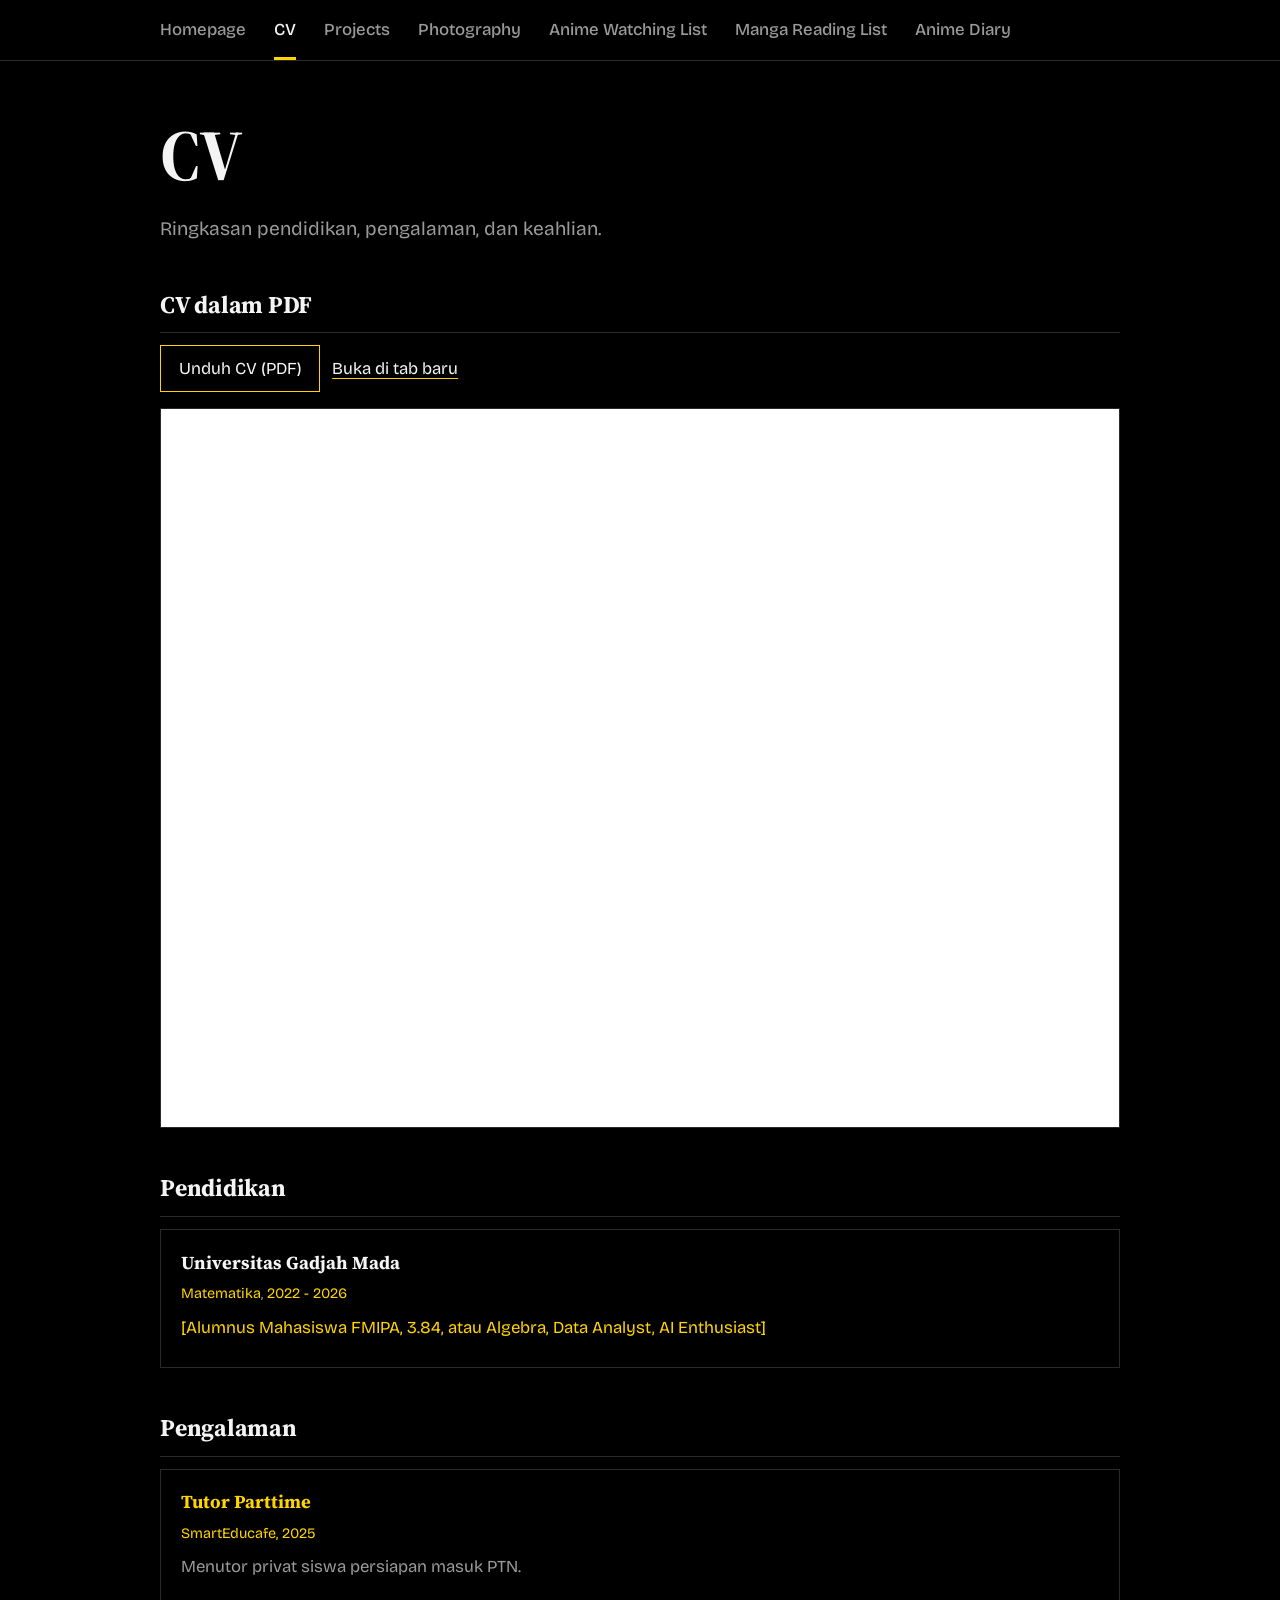
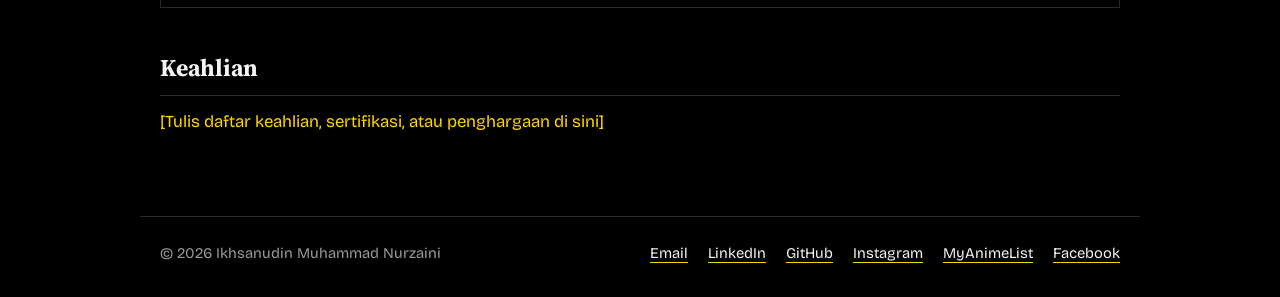
==== cv/index.html @ 72c392f6 "Update index.html" ====
<!DOCTYPE html>
<html lang="id">
<head>
<meta charset="utf-8">
<meta name="viewport" content="width=device-width, initial-scale=1">
<title>CV | Ikhsanudin Muhammad Nurzaini</title>
<meta name="description" content="Situs pribadi Ikhsanudin Muhammad Nurzaini.">
<meta name="theme-color" content="#000000">
<link rel="icon" href="data:image/svg+xml,%3Csvg xmlns='http://www.w3.org/2000/svg' viewBox='0 0 100 100'%3E%3Crect width='100' height='100' fill='%23ffd400'/%3E%3C/svg%3E">
<link rel="preconnect" href="https://fonts.googleapis.com">
<link rel="preconnect" href="https://fonts.gstatic.com" crossorigin>
<link rel="stylesheet" href="https://fonts.googleapis.com/css2?family=Bricolage+Grotesque:opsz,wght@12..96,400..800&family=Source+Serif+4:opsz,wght@8..60,400..700&display=swap">
<link rel="stylesheet" href="/assets/css/style.css">
<script src="/assets/js/main.js" defer></script>
</head>
<body>
<header id="site-header"></header>
<main>
<h1>CV</h1>
<p class="lead">Ringkasan pendidikan, pengalaman, dan keahlian.</p>
<h2>CV dalam PDF</h2>
<p><a href="/assets/pdf/cv_ikhsanudin.pdf" download style="display:inline-block;padding:.55rem 1.1rem;border:1px solid var(--y);text-decoration:none">Unduh CV (PDF)</a> &nbsp; <a href="/assets/pdf/cv_ikhsanudin.pdf" target="_blank" rel="noopener">Buka di tab baru</a></p>
<iframe src="/assets/pdf/cv_ikhsanudin.pdf" title="CV Ikhsanudin Muhammad Nurzaini" style="display:block;width:100%;height:80vh;border:1px solid #2a2a2a;background:#fff"></iframe>
<h2>Pendidikan</h2>
<div class="card"><h3>Universitas Gadjah Mada</h3><p class="meta"><span class="todo">Matematika</span>, <span class="todo">2022 - 2026</span></p><p><span class="todo">[Alumnus Mahasiswa FMIPA, 3.84, atau Algebra, Data Analyst, AI Enthusiast]</span></p></div>
<h2>Pengalaman</h2>
<div class="card"><h3 class="todo">Tutor Parttime</h3><p class="meta"><span class="todo">SmartEducafe, 2025</span></p><p class="todo">Menutor privat siswa persiapan masuk PTN.</p></div>
<h2>Keahlian</h2>
<p class="todo">[Tulis daftar keahlian, sertifikasi, atau penghargaan di sini]</p>
<!-- Tombol unduh CV: taruh PDF di assets/ lalu tambahkan <a href="/assets/cv.pdf">Unduh CV (PDF)</a> -->
</main>
</body>
</html>
---- assets/css/style.css ----
:root{--bg:#000;--fg:#f4f4f4;--mute:#9a9a9a;--line:#2a2a2a;--y:#ffd400;--w:880px}
*{box-sizing:border-box}
html{color-scheme:dark;scroll-padding-top:4rem}
body{margin:0;background:var(--bg);color:var(--fg);font:400 1.05rem/1.65 "Bricolage Grotesque",system-ui,-apple-system,"Segoe UI",sans-serif;min-height:100vh;display:flex;flex-direction:column}
main,footer,#site-header nav{width:100%;max-width:var(--w);margin-inline:auto;padding-inline:1.25rem}
main{flex:1;padding-block:3.5rem 4rem}
a{color:var(--fg);text-decoration-color:var(--y);text-underline-offset:.25em}
a:hover{color:var(--y)}
:focus-visible{outline:2px solid var(--y);outline-offset:3px}
#site-header{position:sticky;top:0;z-index:5;background:var(--bg);border-bottom:1px solid var(--line)}
#site-header nav{display:flex;gap:1.75rem;overflow-x:auto;white-space:nowrap;scrollbar-width:none}
#site-header nav::-webkit-scrollbar{display:none}
#site-header a{padding:1rem 0 .85rem;text-decoration:none;color:var(--mute);border-bottom:3px solid transparent;font-weight:500}
#site-header a:hover{color:var(--fg)}
#site-header a[aria-current]{color:var(--fg);border-color:var(--y)}
h1{font-size:clamp(2.4rem,7vw,4.5rem);line-height:1.05;letter-spacing:-.03em;font-weight:800;margin:0 0 1.25rem}
h2{font-size:1.5rem;letter-spacing:-.01em;margin:2.5rem 0 .75rem;padding-bottom:.5rem;border-bottom:1px solid var(--line)}
h3{font-size:1.15rem;margin:0 0 .25rem}
p{margin:0 0 1rem;max-width:62ch}
.lead{font-size:1.2rem;color:var(--mute)}
.tape{height:22px;margin:2rem 0 1.25rem;background:repeating-linear-gradient(-45deg,var(--y) 0 18px,#000 18px 36px);border:1px solid var(--y)}
.todo{color:var(--y)}
.portrait{width:140px;aspect-ratio:1;border:1px dashed var(--mute);display:grid;place-items:center;color:var(--mute);font-size:.9rem;margin-bottom:1.75rem}
.card{border:1px solid var(--line);padding:1.1rem 1.25rem;margin-bottom:1rem}
.card:hover{border-color:var(--y)}
.card p{margin:.25rem 0 .5rem;color:var(--mute)}
.meta{color:var(--mute);font-size:.9rem}
.gallery{display:grid;grid-template-columns:repeat(auto-fill,minmax(230px,1fr));gap:.75rem}
.gallery figure{margin:0;aspect-ratio:4/3;border:1px dashed var(--line);display:grid;place-items:center;color:var(--mute);font-size:.9rem;overflow:hidden}
.gallery img{width:100%;height:100%;object-fit:cover}
.tablewrap{overflow-x:auto}
table{border-collapse:collapse;width:100%;min-width:540px}
th,td{text-align:left;padding:.65rem .75rem;border-bottom:1px solid var(--line)}
th{color:var(--y);font-weight:600;border-bottom:2px solid var(--y)}
footer{padding-block:1.5rem 2rem;border-top:1px solid var(--line);color:var(--mute);font-size:.92rem;display:flex;flex-wrap:wrap;gap:.5rem 1.5rem;justify-content:space-between}
footer ul{list-style:none;display:flex;gap:1.25rem;margin:0;padding:0}
@media (prefers-reduced-motion:no-preference){a{transition:color .15s}.card{transition:border-color .15s}}

/* v2: tata letak homepage ala screenshot, heading serif, preview MAL & Instagram */
:root{--w:1000px;--serif:"Source Serif 4",Georgia,"Times New Roman",serif}
h1,h2,h3{font-family:var(--serif)}
h1{font-weight:700}
.home{display:grid;grid-template-columns:240px 1fr;gap:3rem 4.5rem;align-items:start}
.side .portrait{width:100%;aspect-ratio:4/5}
.side h1{font-size:1.75rem;letter-spacing:-.01em;line-height:1.2;font-weight:600;margin:0 0 .6rem}
.side p{margin:0 0 .15rem}
.side .role{font-weight:600}
.side .place{color:var(--mute)}
.side .tag{color:var(--mute);font-size:.95rem;margin-top:1rem}
.side .links{display:flex;flex-wrap:wrap;gap:.35rem 1rem;margin-top:1.25rem}
.home h2{border:0;padding:0;margin:0 0 .6rem;font-size:2rem}
.home h2.sec{margin-top:3rem}
.lead-i{font-style:italic;color:var(--mute)}
.tape.thin{height:12px;margin:1.25rem 0 1.75rem}
.update{margin-bottom:1.75rem}
.update .meta{margin:0}
.update .meta b{color:var(--y);font-weight:600}
.update h3{font-size:1.3rem;margin:.2rem 0}
.update h3 a{color:var(--y)}
.update p:last-child{margin:0}
.mal{display:grid;grid-template-columns:repeat(auto-fill,minmax(150px,1fr));gap:1.25rem 1rem;margin-bottom:1.5rem}
.mal>p{grid-column:1/-1}
.mal-card{display:flex;flex-direction:column;gap:.2rem;text-decoration:none;color:var(--fg)}
.mal-card img{width:100%;aspect-ratio:2/3;object-fit:cover;border:1px solid var(--line);background:#111}
.mal-card:hover img{border-color:var(--y)}
.mal-card strong{font-weight:600;line-height:1.3;font-size:.98rem}
.mal-card span{color:var(--mute);font-size:.88rem}
.igwrap{max-width:540px;border:1px solid var(--line);margin-bottom:1rem}
.igwrap iframe{display:block;width:100%;height:640px;border:0;background:#fff}
@media (max-width:760px){.home{grid-template-columns:1fr}.side .portrait{max-width:200px}}
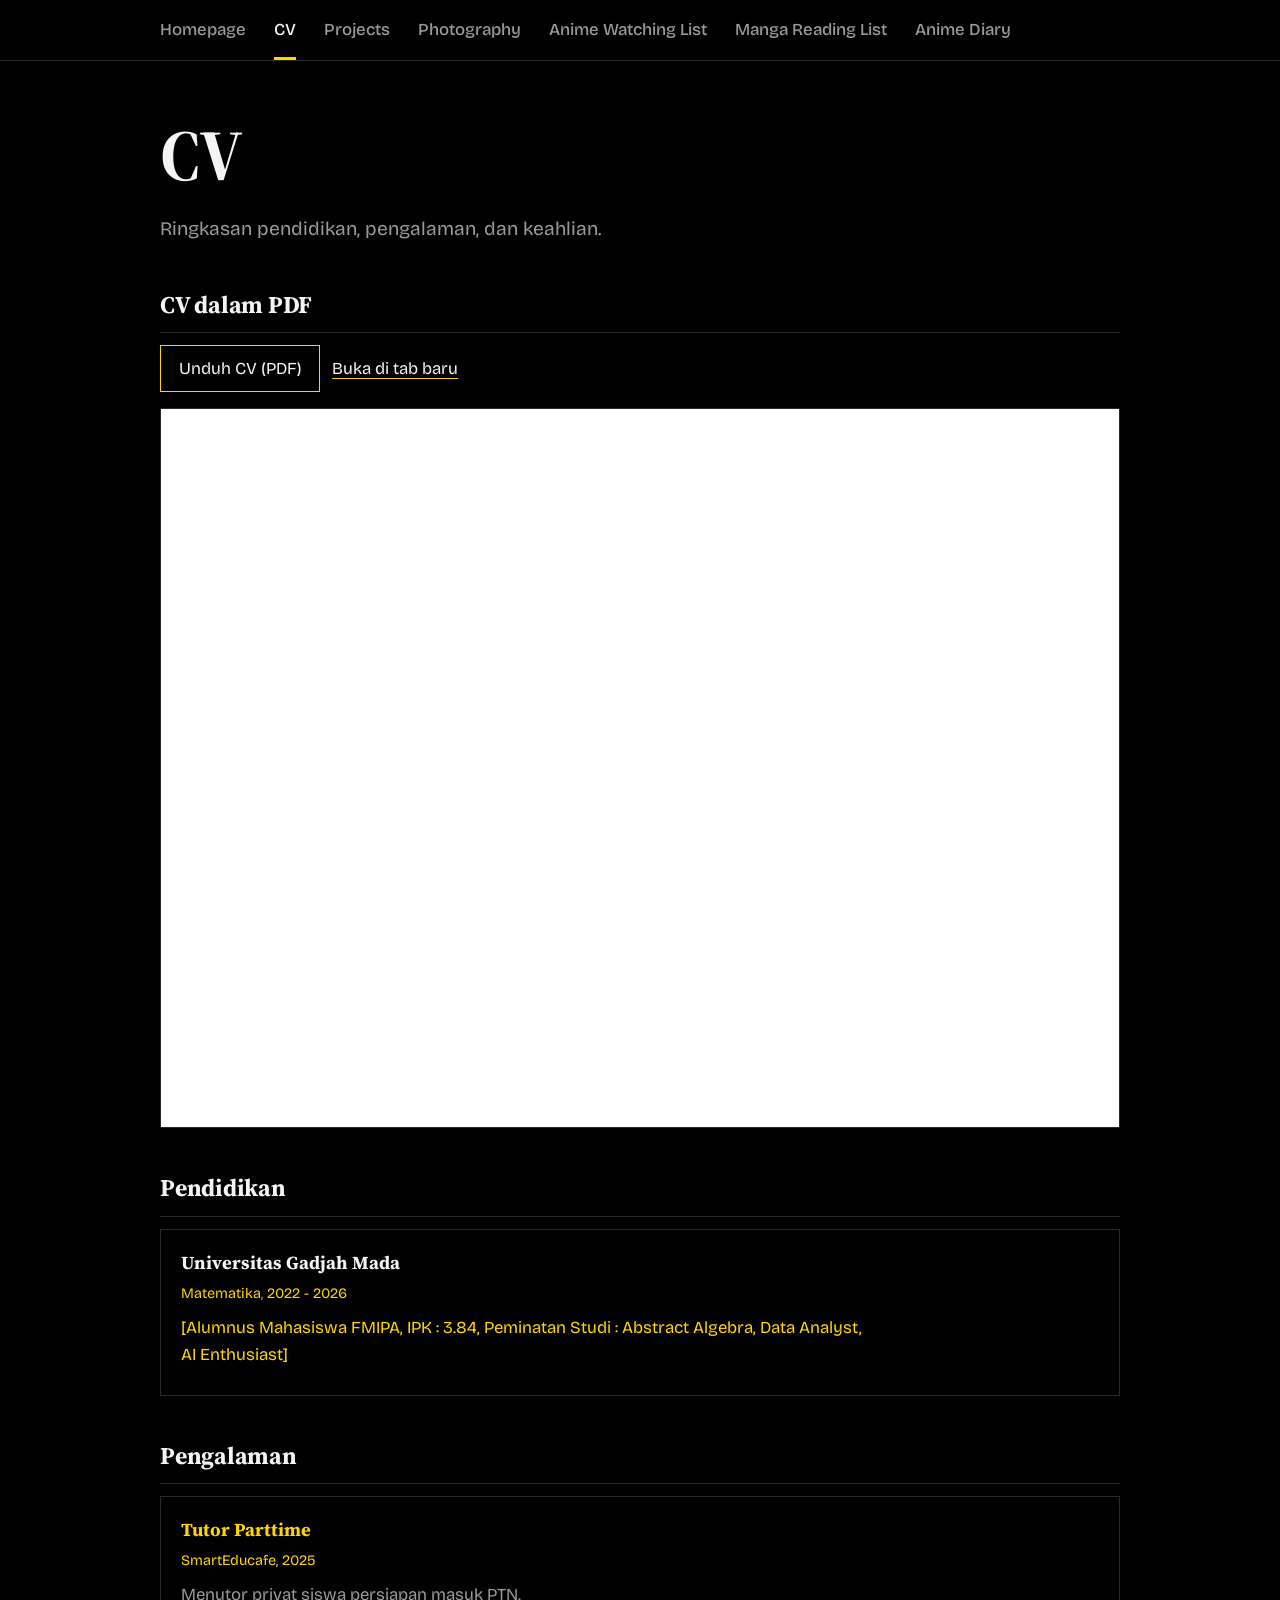
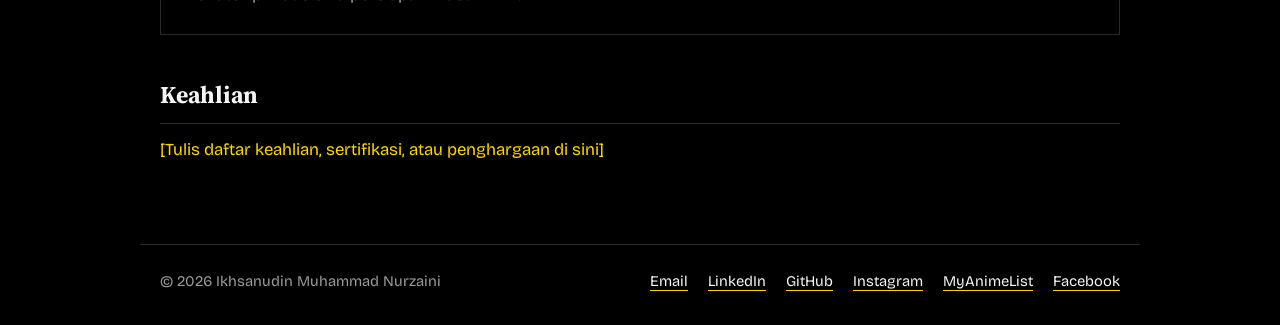
==== commit 8f13587d: "Update index.html" ====
--- a/cv/index.html
+++ b/cv/index.html
@@ -22,7 +22,7 @@
 <p><a href="/assets/pdf/cv_ikhsanudin.pdf" download style="display:inline-block;padding:.55rem 1.1rem;border:1px solid var(--y);text-decoration:none">Unduh CV (PDF)</a> &nbsp; <a href="/assets/pdf/cv_ikhsanudin.pdf" target="_blank" rel="noopener">Buka di tab baru</a></p>
 <iframe src="/assets/pdf/cv_ikhsanudin.pdf" title="CV Ikhsanudin Muhammad Nurzaini" style="display:block;width:100%;height:80vh;border:1px solid #2a2a2a;background:#fff"></iframe>
 <h2>Pendidikan</h2>
-<div class="card"><h3>Universitas Gadjah Mada</h3><p class="meta"><span class="todo">Matematika</span>, <span class="todo">2022 - 2026</span></p><p><span class="todo">[Alumnus Mahasiswa FMIPA, 3.84, atau Algebra, Data Analyst, AI Enthusiast]</span></p></div>
+<div class="card"><h3>Universitas Gadjah Mada</h3><p class="meta"><span class="todo">Matematika</span>, <span class="todo">2022 - 2026</span></p><p><span class="todo">[Alumnus Mahasiswa FMIPA, IPK : 3.84, Peminatan Studi : Abstract Algebra, Data Analyst, AI Enthusiast]</span></p></div>
 <h2>Pengalaman</h2>
 <div class="card"><h3 class="todo">Tutor Parttime</h3><p class="meta"><span class="todo">SmartEducafe, 2025</span></p><p class="todo">Menutor privat siswa persiapan masuk PTN.</p></div>
 <h2>Keahlian</h2>
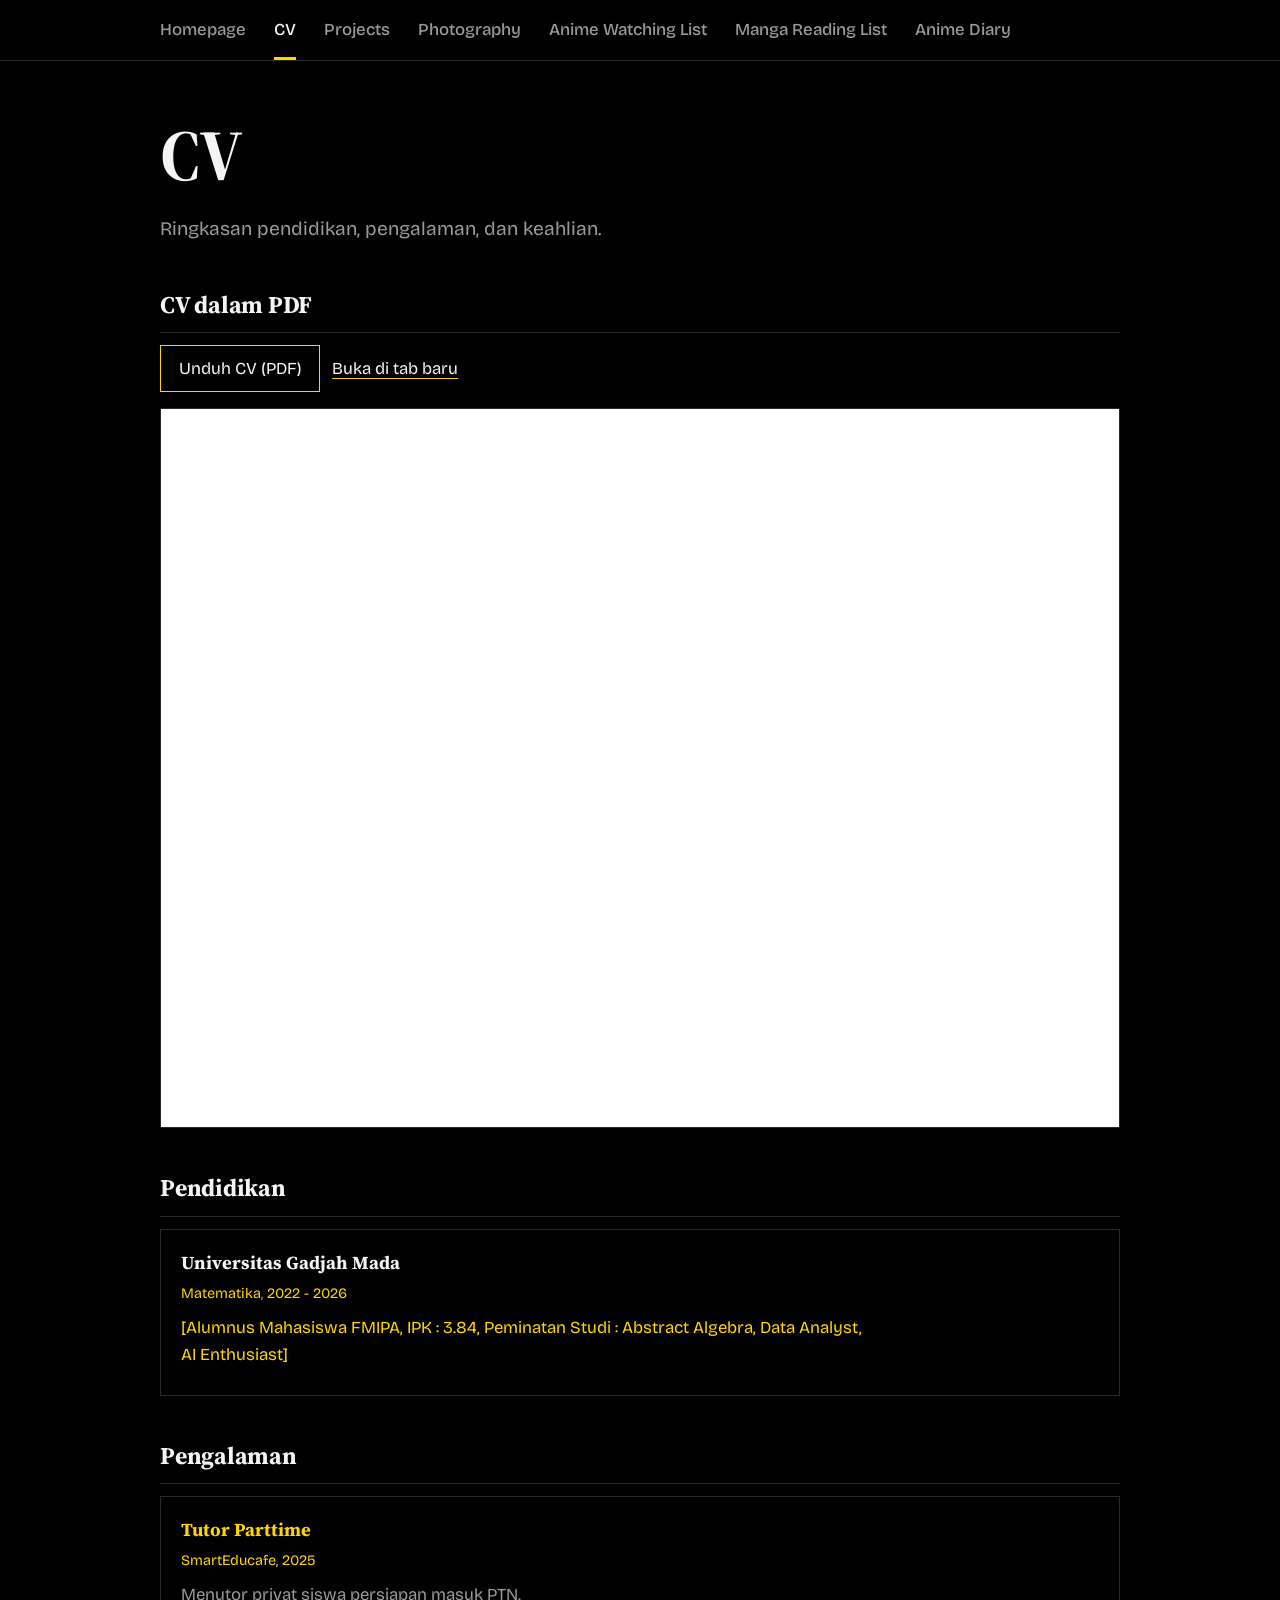
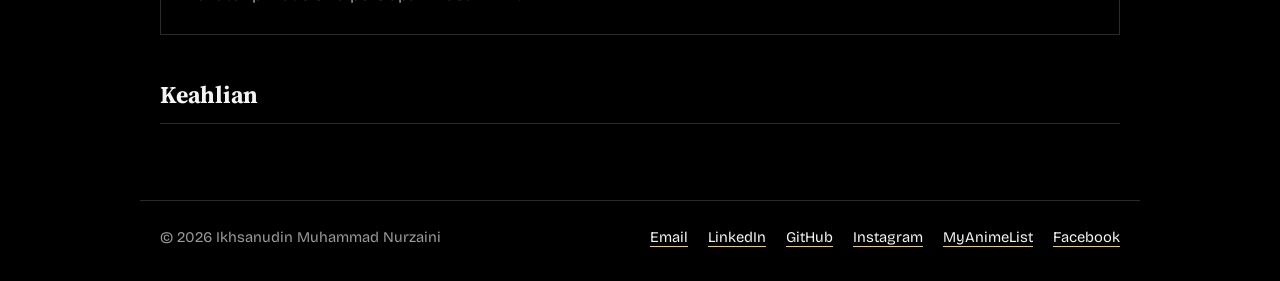
==== commit cf0ca887: "Update index.html" ====
--- a/cv/index.html
+++ b/cv/index.html
@@ -26,7 +26,7 @@
 <h2>Pengalaman</h2>
 <div class="card"><h3 class="todo">Tutor Parttime</h3><p class="meta"><span class="todo">SmartEducafe, 2025</span></p><p class="todo">Menutor privat siswa persiapan masuk PTN.</p></div>
 <h2>Keahlian</h2>
-<p class="todo">[Tulis daftar keahlian, sertifikasi, atau penghargaan di sini]</p>
+<!--<p class="todo">[Tulis daftar keahlian, sertifikasi, atau penghargaan di sini]</p>-->
 <!-- Tombol unduh CV: taruh PDF di assets/ lalu tambahkan <a href="/assets/cv.pdf">Unduh CV (PDF)</a> -->
 </main>
 </body>
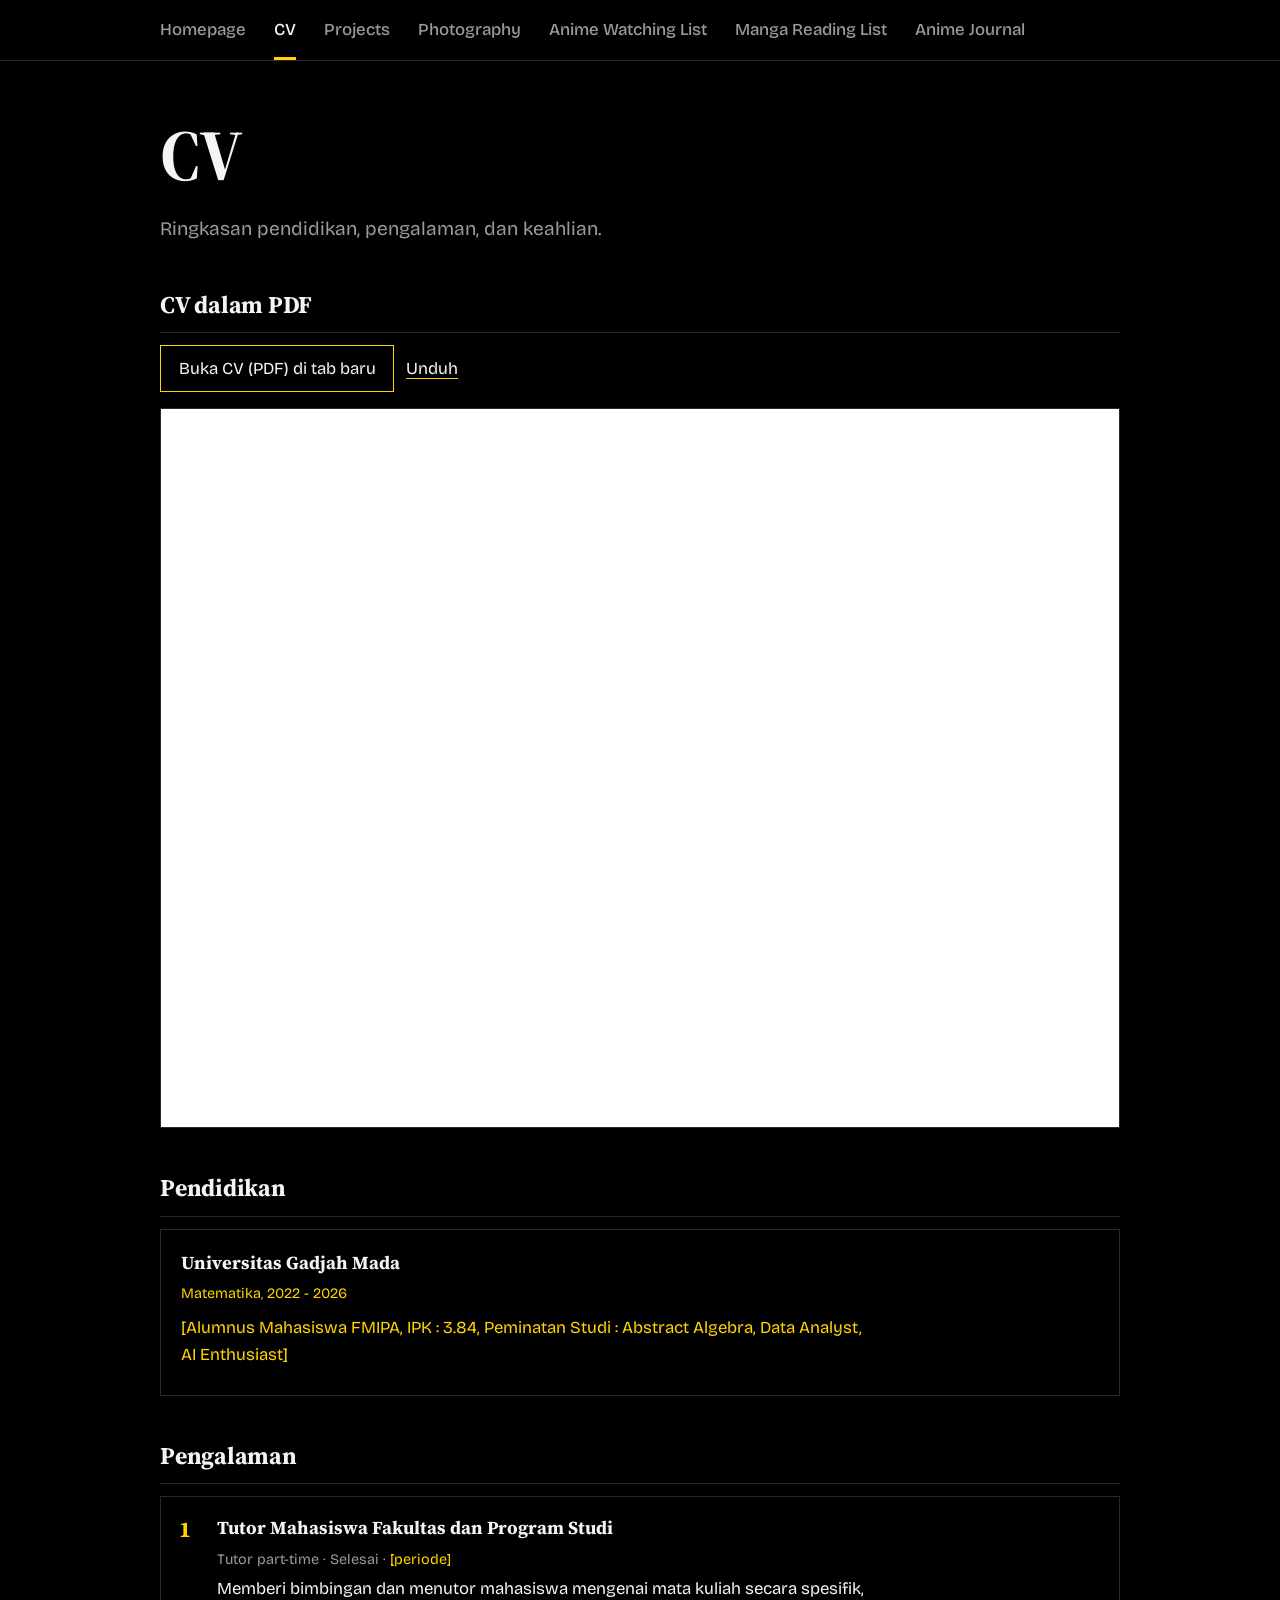
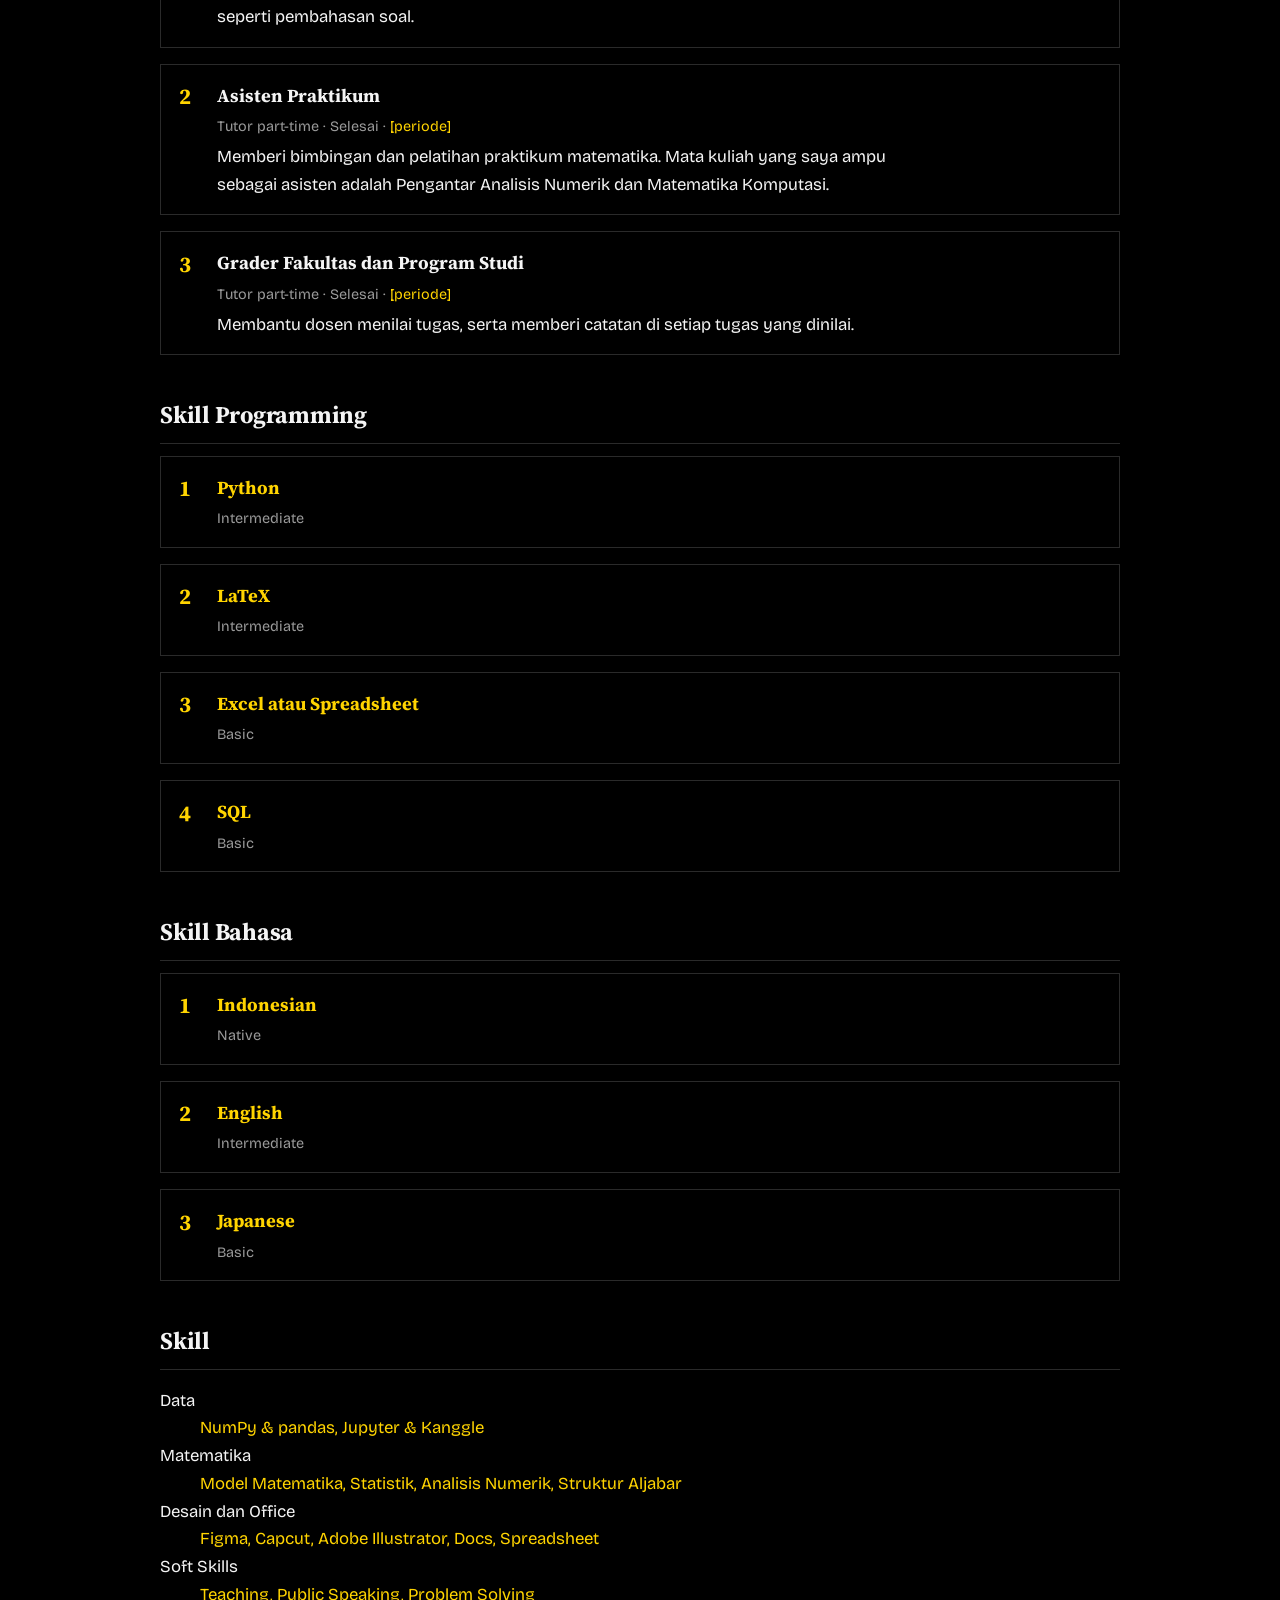
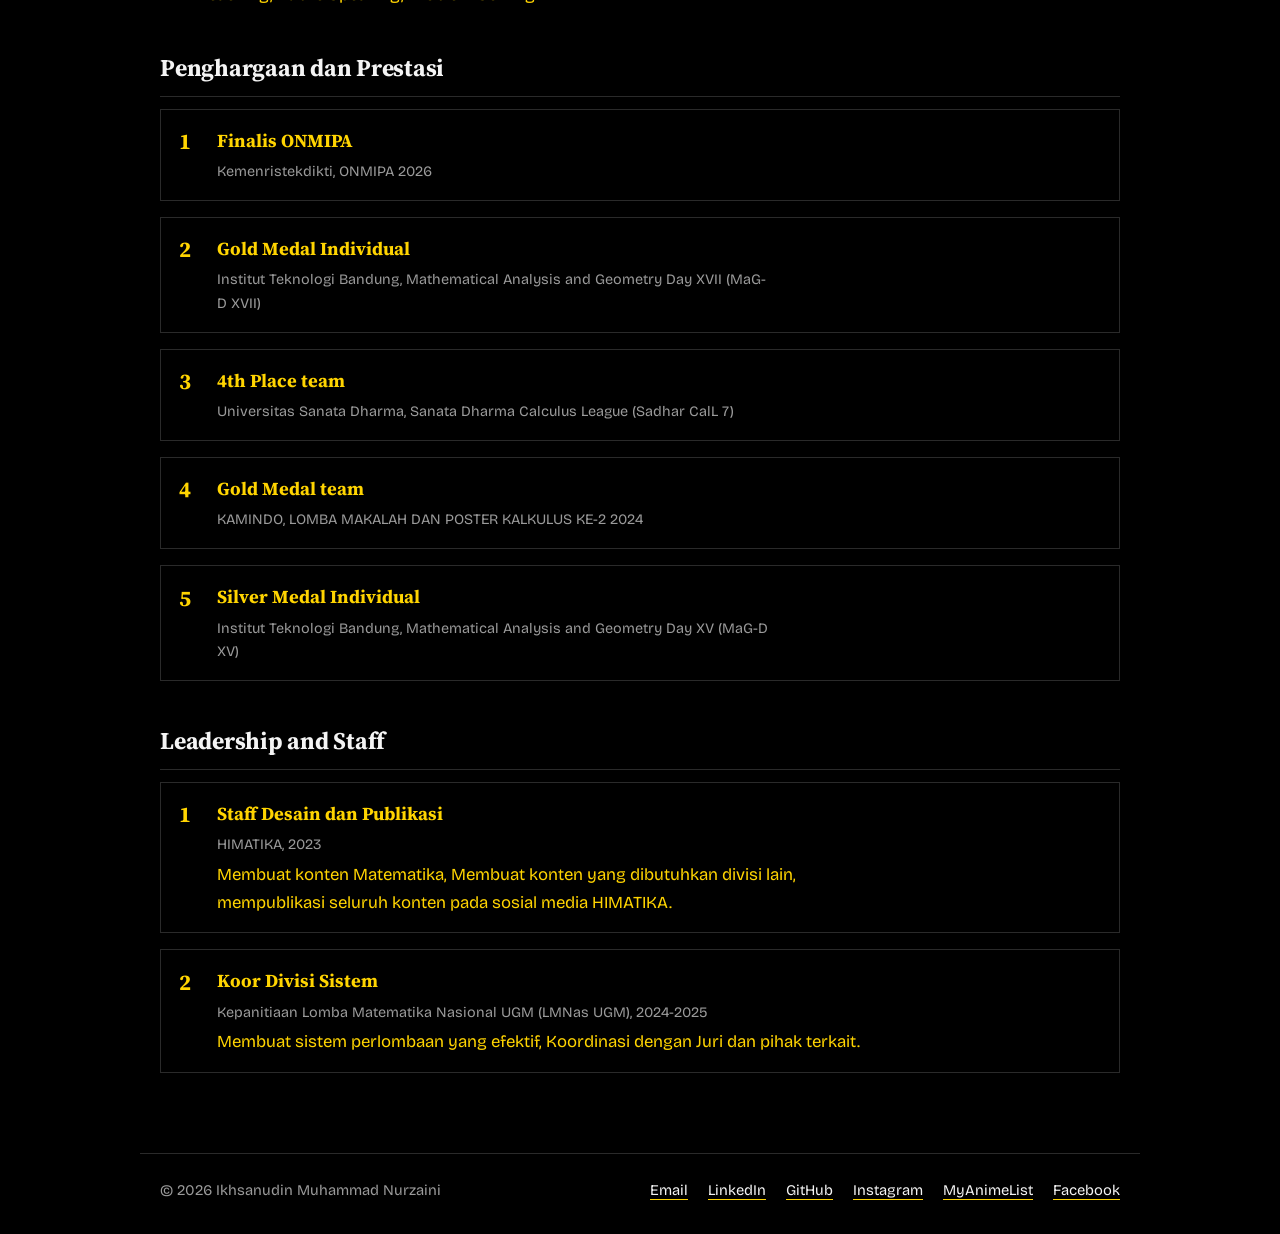
==== commit d9ee29f6: "Update index.html" ====
--- a/cv/index.html
+++ b/cv/index.html
@@ -19,14 +19,69 @@
 <h1>CV</h1>
 <p class="lead">Ringkasan pendidikan, pengalaman, dan keahlian.</p>
 <h2>CV dalam PDF</h2>
-<p><a href="/assets/pdf/cv_ikhsanudin.pdf" download style="display:inline-block;padding:.55rem 1.1rem;border:1px solid var(--y);text-decoration:none">Unduh CV (PDF)</a> &nbsp; <a href="/assets/pdf/cv_ikhsanudin.pdf" target="_blank" rel="noopener">Buka di tab baru</a></p>
+<p><a href="/assets/cv-ikhsanudin.pdf" target="_blank" rel="noopener" style="display:inline-block;padding:.55rem 1.1rem;border:1px solid var(--y);text-decoration:none">Buka CV (PDF) di tab baru</a> &nbsp; <a href="/assets/cv-ikhsanudin.pdf" download>Unduh</a></p>
 <iframe src="/assets/pdf/cv_ikhsanudin.pdf" title="CV Ikhsanudin Muhammad Nurzaini" style="display:block;width:100%;height:80vh;border:1px solid #2a2a2a;background:#fff"></iframe>
 <h2>Pendidikan</h2>
 <div class="card"><h3>Universitas Gadjah Mada</h3><p class="meta"><span class="todo">Matematika</span>, <span class="todo">2022 - 2026</span></p><p><span class="todo">[Alumnus Mahasiswa FMIPA, IPK : 3.84, Peminatan Studi : Abstract Algebra, Data Analyst, AI Enthusiast]</span></p></div>
+<style>
+.numlist{list-style:none;counter-reset:n;padding:0;margin:0}
+.numlist>li{counter-increment:n;position:relative;padding:1rem 1.25rem 1rem 3.5rem;border:1px solid var(--line);margin-bottom:1rem}
+.numlist>li::before{content:counter(n);position:absolute;left:1.1rem;top:.9rem;font-family:var(--serif);font-weight:700;font-size:1.4rem;color:var(--y)}
+.numlist h3{margin:0 0 .15rem}
+.numlist p{margin:.25rem 0 0}
+</style>
+
 <h2>Pengalaman</h2>
-<div class="card"><h3 class="todo">Tutor Parttime</h3><p class="meta"><span class="todo">SmartEducafe, 2025</span></p><p class="todo">Menutor privat siswa persiapan masuk PTN.</p></div>
-<h2>Keahlian</h2>
-<!--<p class="todo">[Tulis daftar keahlian, sertifikasi, atau penghargaan di sini]</p>-->
+<!-- Salin satu blok <li>...</li> untuk menambah item. -->
+<ol class="numlist">
+<li><h3>Tutor Mahasiswa Fakultas dan Program Studi</h3><p class="meta">Tutor part-time · Selesai · <span class="todo">[periode]</span></p><p>Memberi bimbingan dan menutor mahasiswa mengenai mata kuliah secara spesifik, seperti pembahasan soal.</p></li>
+<li><h3>Asisten Praktikum</h3><p class="meta">Tutor part-time · Selesai · <span class="todo">[periode]</span></p><p>Memberi bimbingan dan pelatihan praktikum matematika. Mata kuliah yang saya ampu sebagai asisten adalah Pengantar Analisis Numerik dan Matematika Komputasi.</p></li>
+<li><h3>Grader Fakultas dan Program Studi</h3><p class="meta">Tutor part-time · Selesai · <span class="todo">[periode]</span></p><p>Membantu dosen menilai tugas, serta memberi catatan di setiap tugas yang dinilai.</p></li>
+</ol>
+
+<h2>Skill Programming</h2>
+<ol class="numlist">
+<li><h3 class="todo">Python</h3><p class="meta todo">Intermediate</p></li>
+<li><h3 class="todo">LaTeX</h3><p class="meta todo">Intermediate</p></li>
+<li><h3 class="todo">Excel atau Spreadsheet</h3><p class="meta todo">Basic</p></li>
+<li><h3 class="todo">SQL</h3><p class="meta todo">Basic</p></li>
+</ol>
+
+<h2>Skill Bahasa</h2>
+<ol class="numlist">
+<li><h3 class="todo">Indonesian</h3><p class="meta todo">Native</p></li>
+<li><h3 class="todo">English</h3><p class="meta todo">Intermediate</p></li>
+<li><h3 class="todo">Japanese</h3><p class="meta todo">Basic</p></li>
+</ol>
+
+<h2>Skill</h2>
+<!-- Untuk menambah baris (mis. Data &amp; Tools, Mathematics), salin satu pasangan <dt>...</dt><dd>...</dd>. -->
+<dl class="skills">
+<dt>Data</dt><dd class="todo">NumPy & pandas, Jupyter & Kanggle</dd>
+<dt>Matematika</dt><dd class="todo">Model Matematika, Statistik, Analisis Numerik, Struktur Aljabar</dd>
+<dt>Desain dan Office</dt><dd class="todo">Figma, Capcut, Adobe Illustrator, Docs, Spreadsheet</dd>
+<dt>Soft Skills</dt><dd class="todo">Teaching, Public Speaking, Problem Solving</dd>
+</dl>
+
+
+<h2>Penghargaan dan Prestasi</h2>
+<ol class="numlist">
+<li><h3 class="todo">Finalis ONMIPA</h3><p class="meta todo">Kemenristekdikti, ONMIPA 2026</p></li>
+<li><h3 class="todo">Gold Medal Individual</h3><p class="meta todo">Institut Teknologi Bandung, Mathematical Analysis and Geometry Day XVII (MaG-D XVII)</p></li>
+<li><h3 class="todo">4th Place team</h3><p class="meta todo">Universitas Sanata Dharma, Sanata Dharma Calculus League (Sadhar CalL 7)</p></li>
+<li><h3 class="todo">Gold Medal team</h3><p class="meta todo">KAMINDO, LOMBA MAKALAH DAN POSTER KALKULUS KE-2 2024</p></li>
+<li><h3 class="todo">Silver Medal Individual</h3><p class="meta todo">Institut Teknologi Bandung, Mathematical Analysis and Geometry Day XV (MaG-D XV)</p></li>
+</ol>
+
+<h2>Leadership and Staff</h2>
+<ol class="numlist">
+<li><h3 class="todo">Staff Desain dan Publikasi </h3><p class="meta todo">HIMATIKA, 2023</p><p class="todo">Membuat konten Matematika, Membuat konten yang dibutuhkan divisi lain, mempublikasi seluruh konten pada sosial media HIMATIKA.</p></li>
+<li><h3 class="todo">Koor Divisi Sistem </h3><p class="meta todo">Kepanitiaan Lomba Matematika Nasional UGM (LMNas UGM), 2024-2025</p><p class="todo">Membuat sistem perlombaan yang efektif, Koordinasi dengan Juri dan pihak terkait.</p></li>
+</ol>
+<!--<p class="todo">[Penghargaan atau Prestasi]</p>-->
+<!-- Tombol unduh CV: taruh PDF di assets/ lalu tambahkan <a href="/assets/cv.pdf">Unduh CV (PDF)</a> -->
+
+<!--<p class="todo">[]</p>-->
 <!-- Tombol unduh CV: taruh PDF di assets/ lalu tambahkan <a href="/assets/cv.pdf">Unduh CV (PDF)</a> -->
 </main>
 </body>
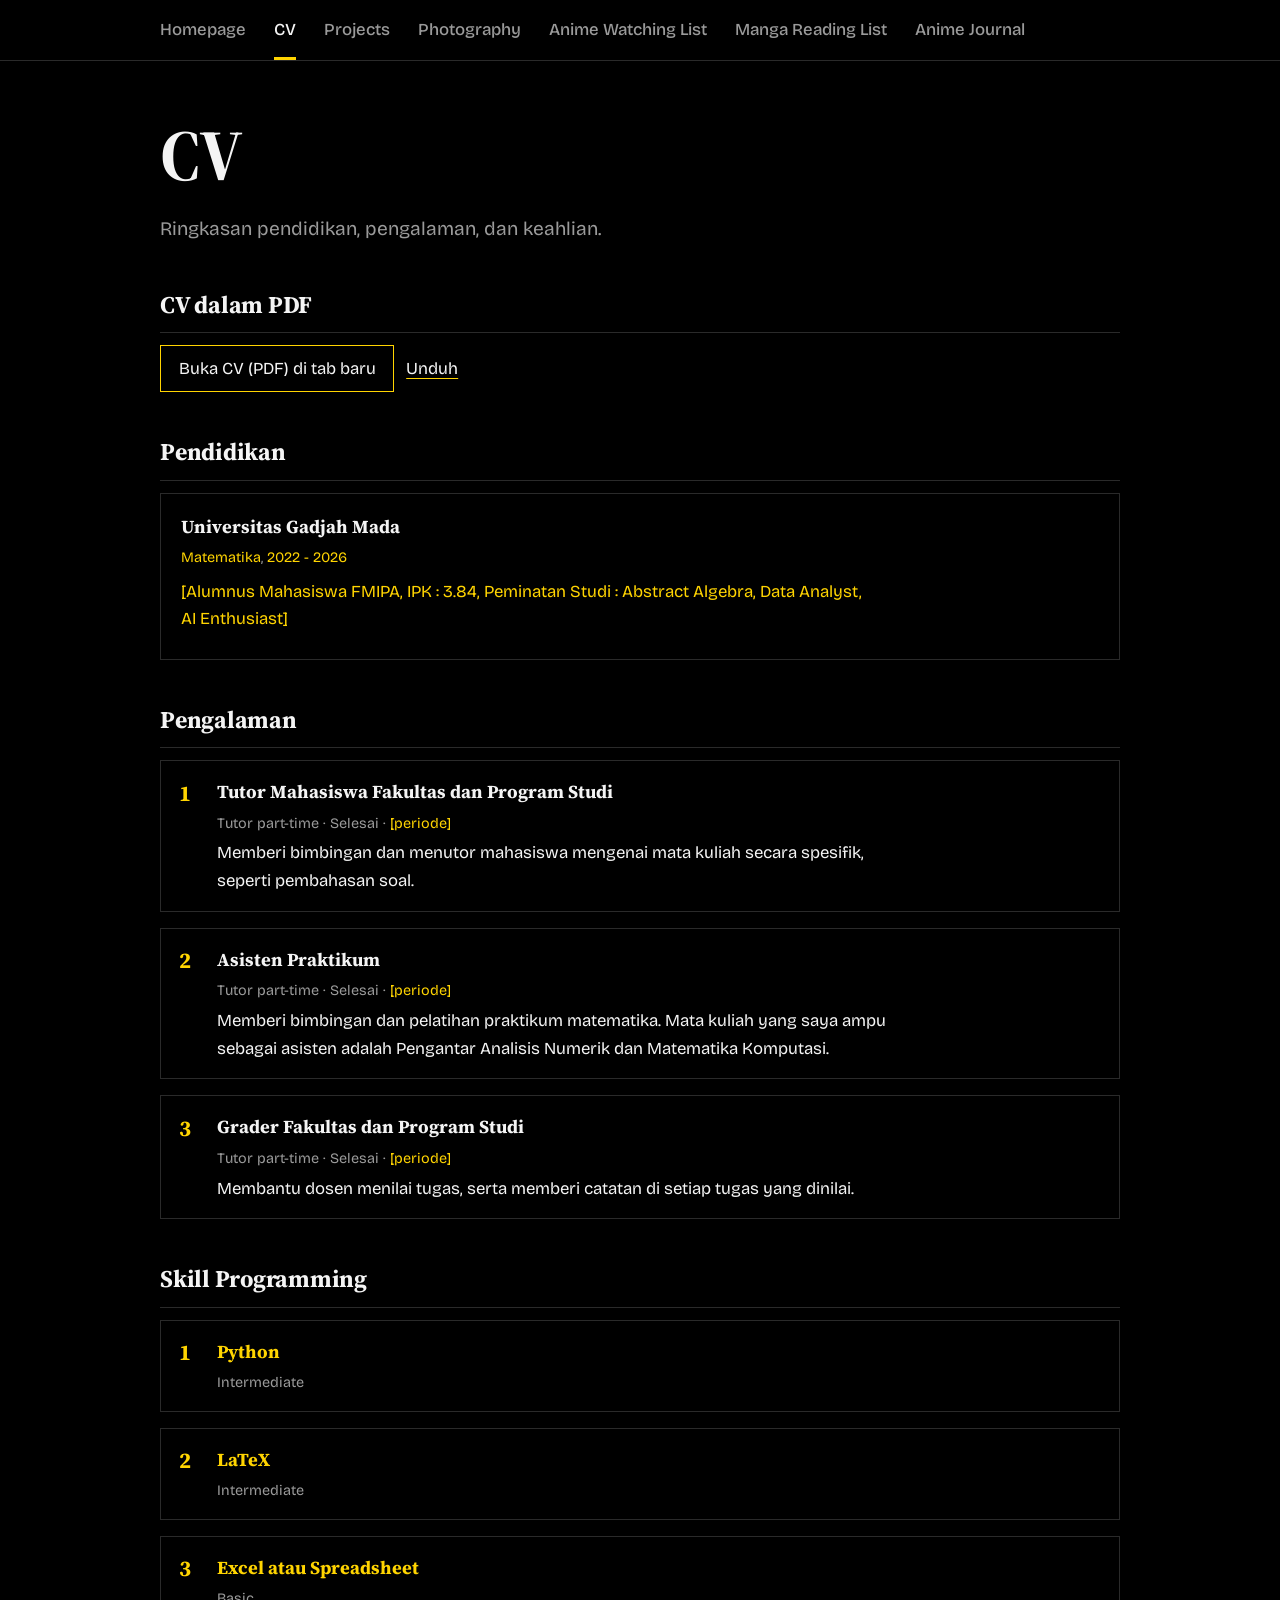
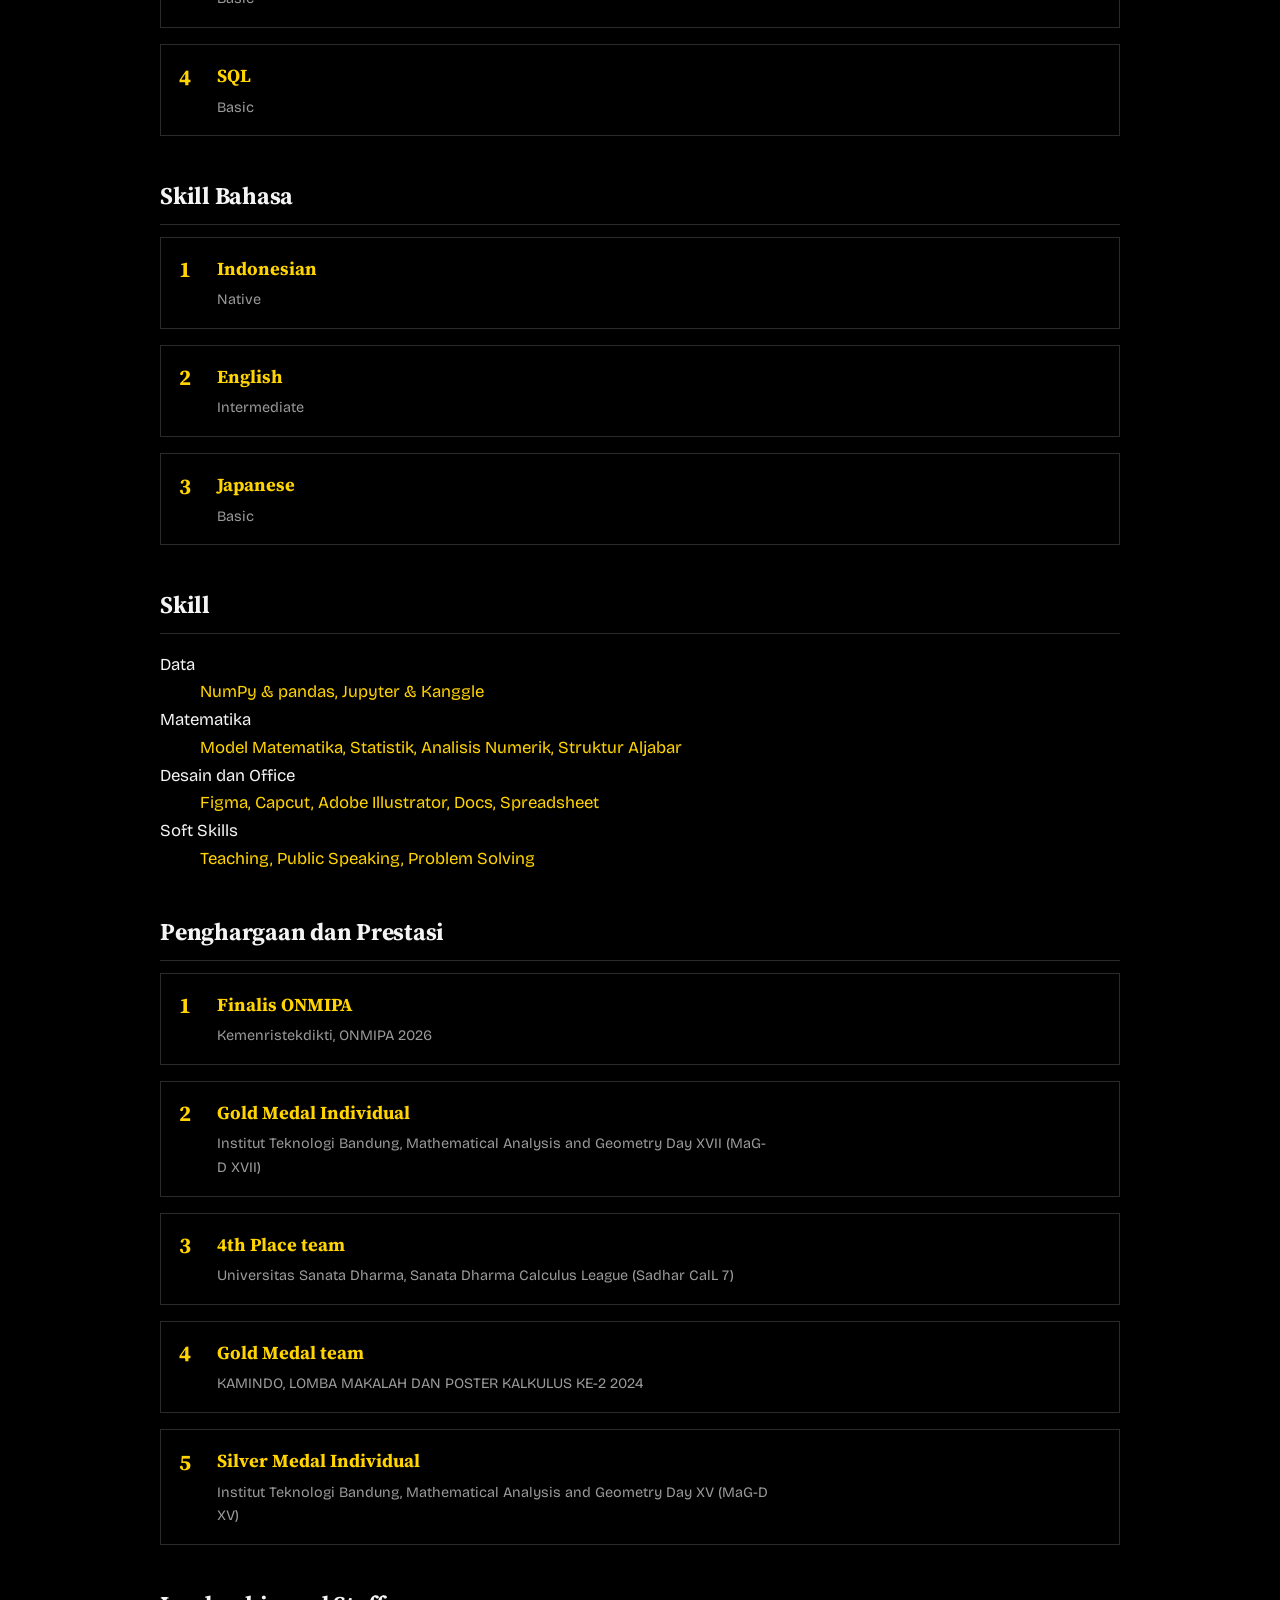
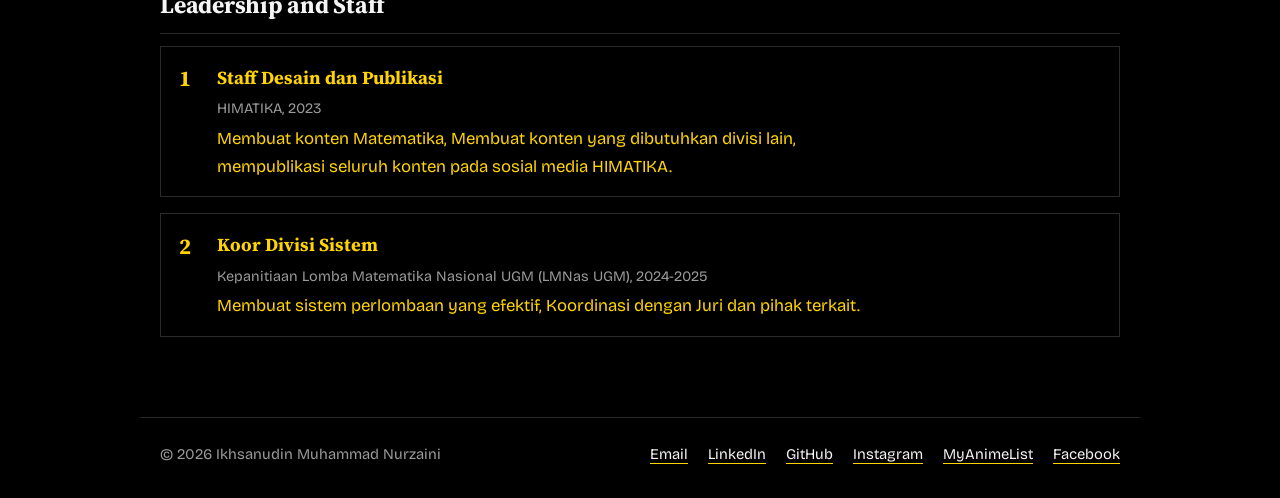
==== commit 50ac3d0e: "Update index.html" ====
--- a/cv/index.html
+++ b/cv/index.html
@@ -20,7 +20,6 @@
 <p class="lead">Ringkasan pendidikan, pengalaman, dan keahlian.</p>
 <h2>CV dalam PDF</h2>
 <p><a href="/assets/cv-ikhsanudin.pdf" target="_blank" rel="noopener" style="display:inline-block;padding:.55rem 1.1rem;border:1px solid var(--y);text-decoration:none">Buka CV (PDF) di tab baru</a> &nbsp; <a href="/assets/cv-ikhsanudin.pdf" download>Unduh</a></p>
-<iframe src="/assets/pdf/cv_ikhsanudin.pdf" title="CV Ikhsanudin Muhammad Nurzaini" style="display:block;width:100%;height:80vh;border:1px solid #2a2a2a;background:#fff"></iframe>
 <h2>Pendidikan</h2>
 <div class="card"><h3>Universitas Gadjah Mada</h3><p class="meta"><span class="todo">Matematika</span>, <span class="todo">2022 - 2026</span></p><p><span class="todo">[Alumnus Mahasiswa FMIPA, IPK : 3.84, Peminatan Studi : Abstract Algebra, Data Analyst, AI Enthusiast]</span></p></div>
 <style>
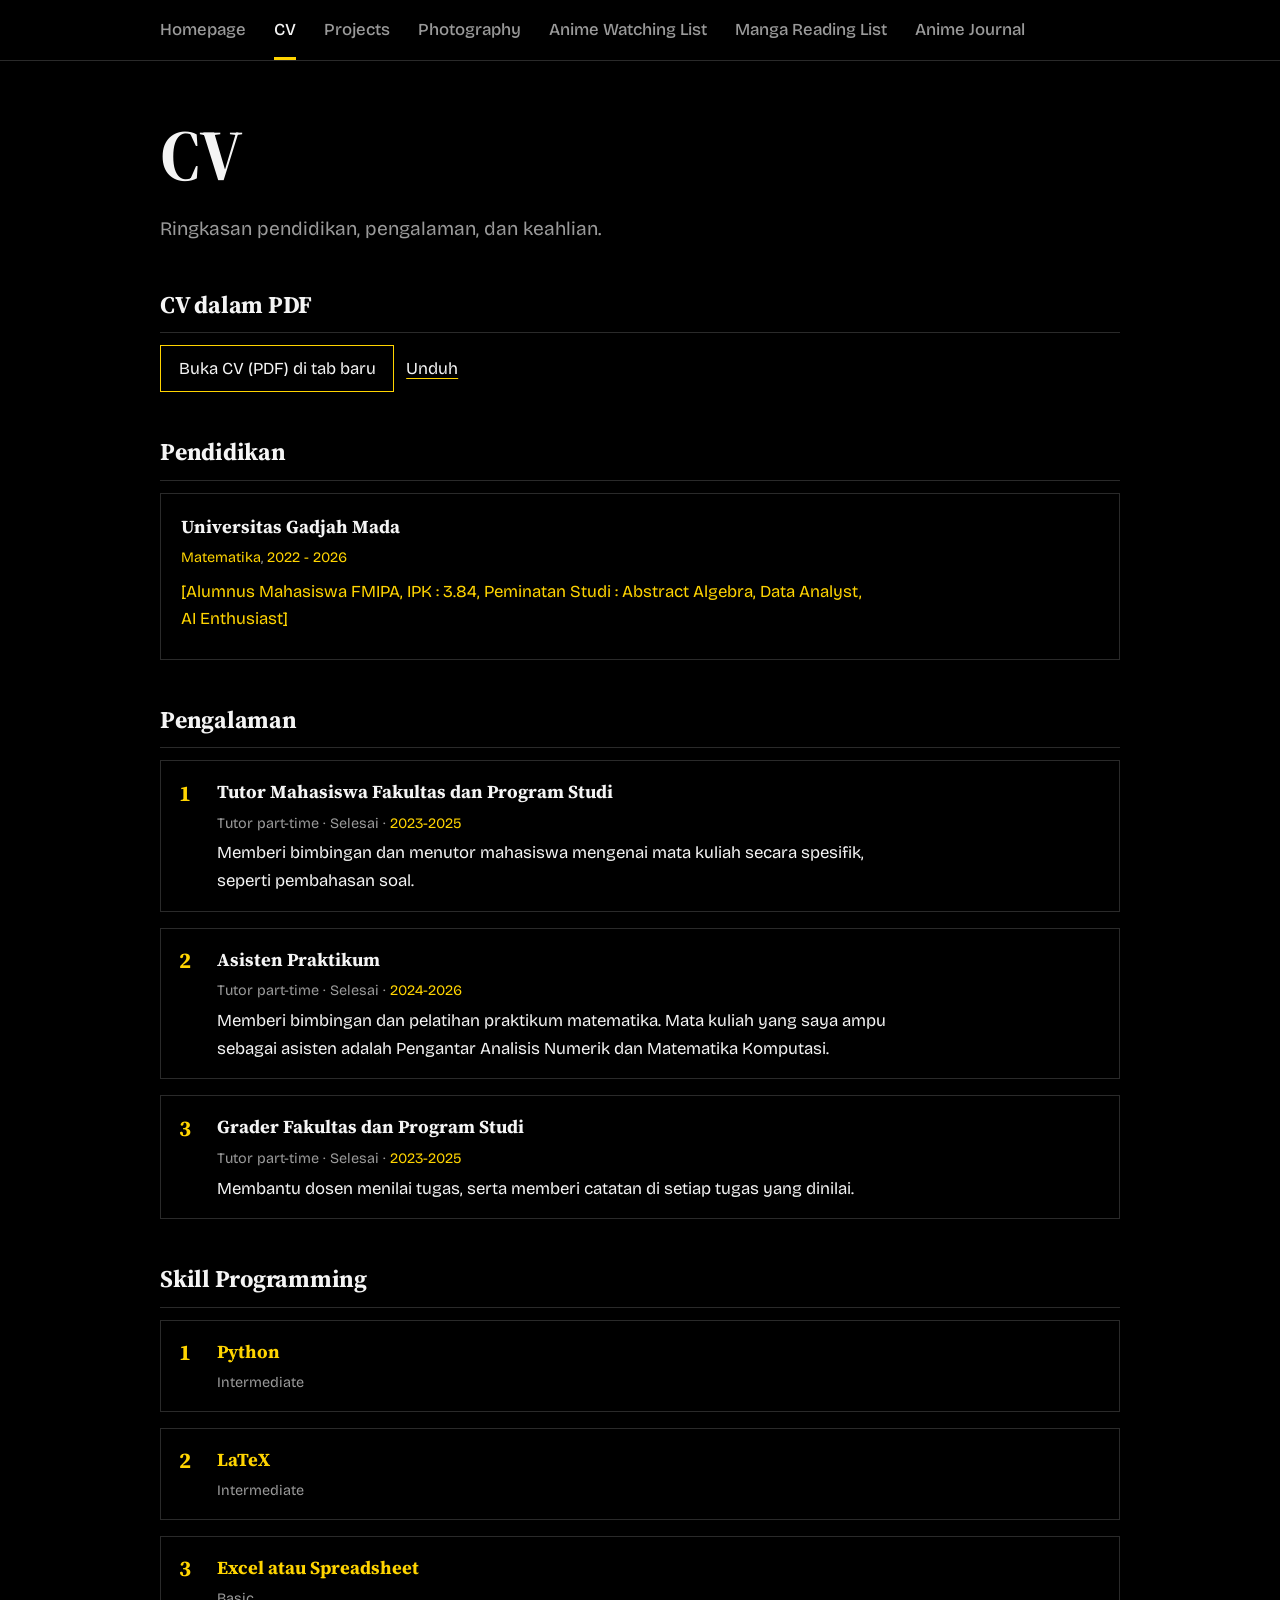
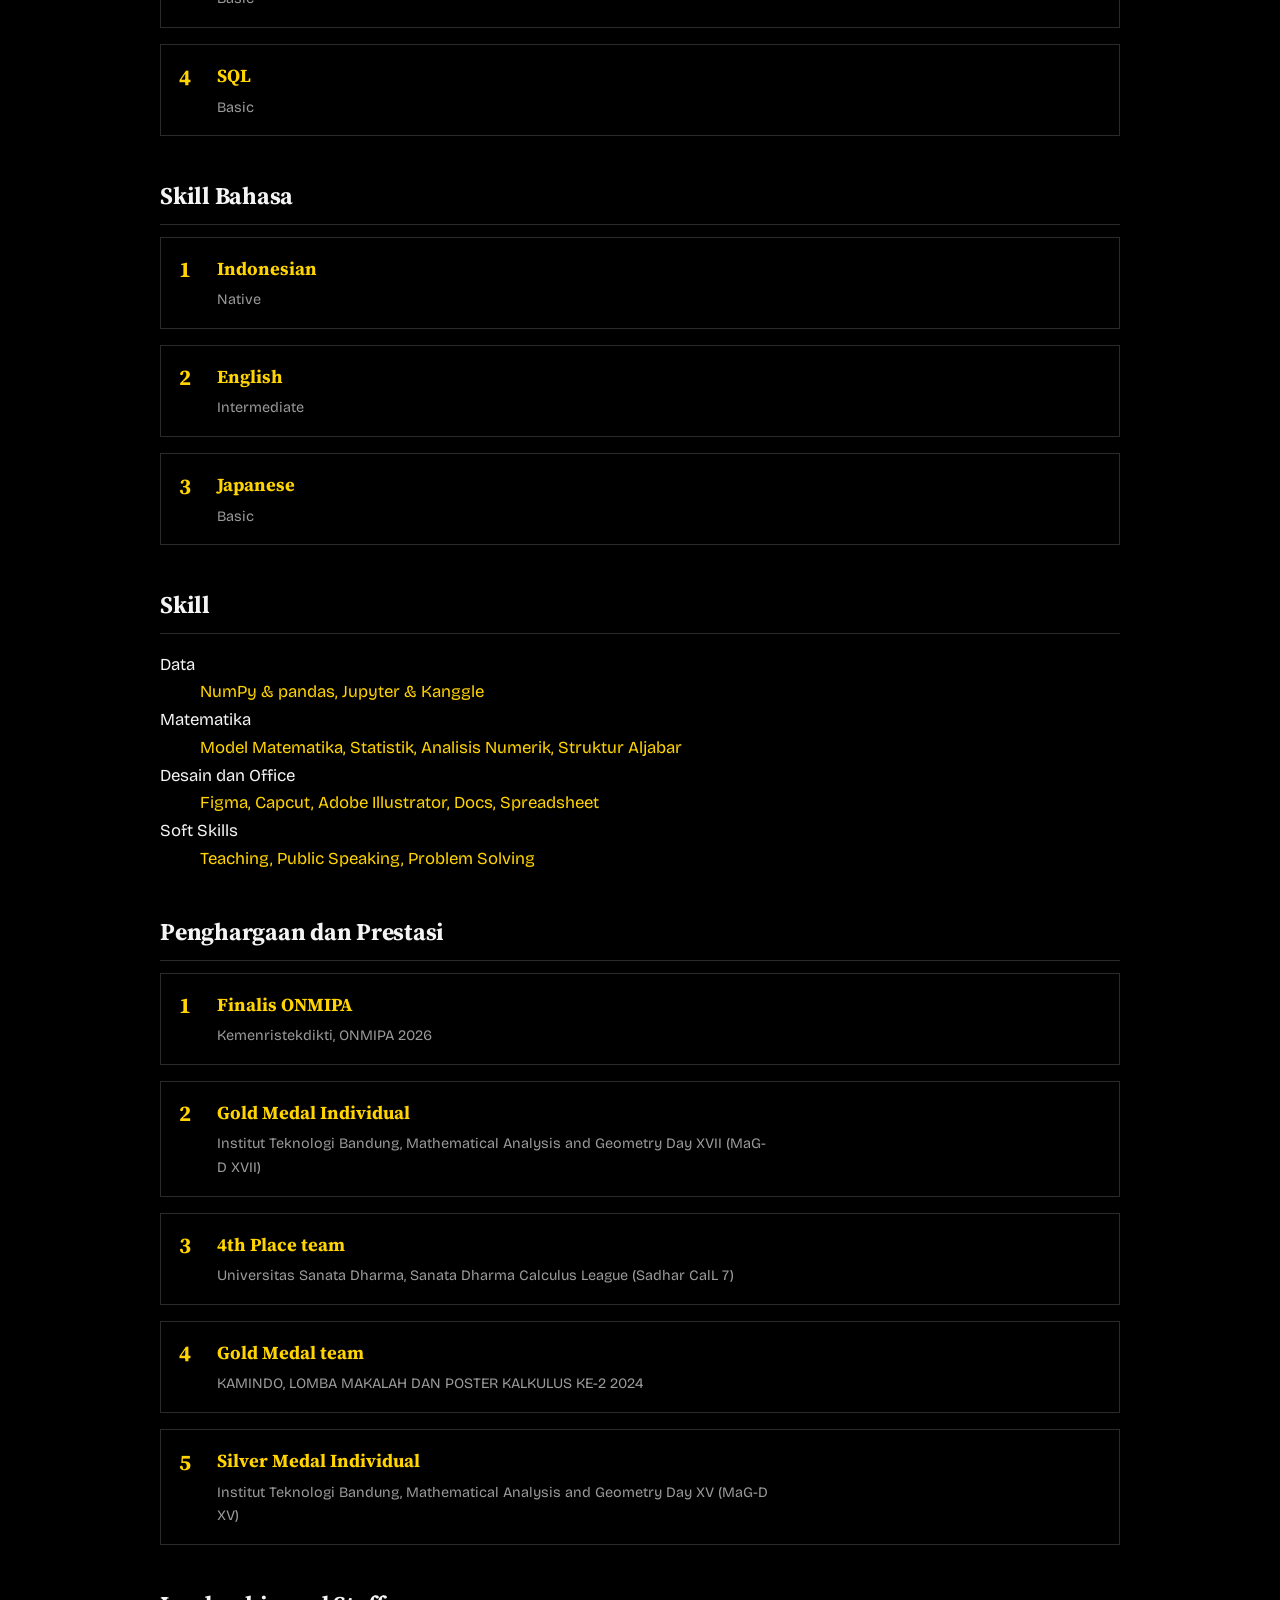
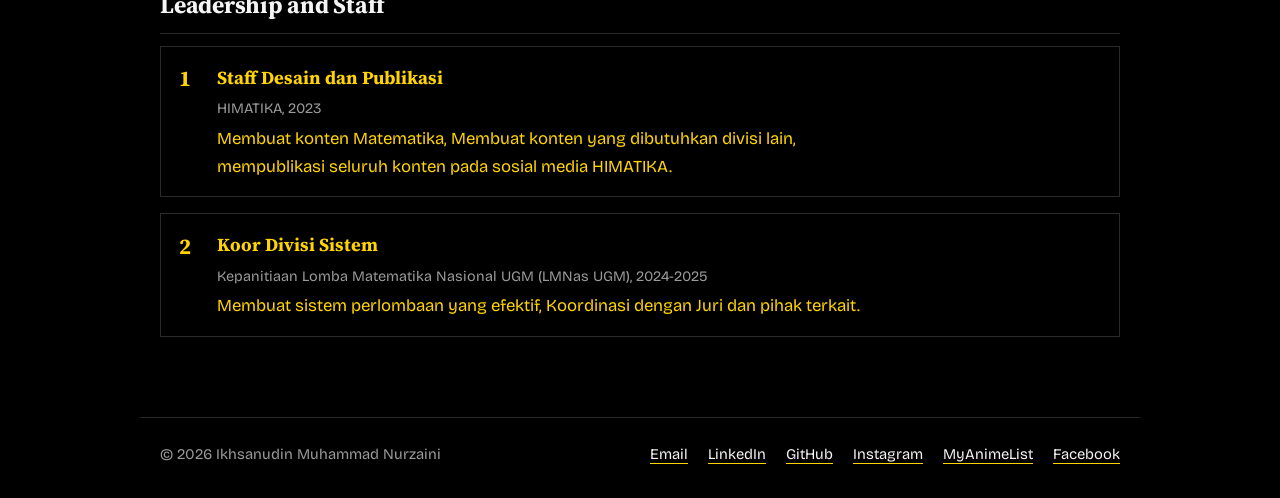
==== commit 30cd3d52: "Update index.html" ====
--- a/cv/index.html
+++ b/cv/index.html
@@ -33,9 +33,9 @@
 <h2>Pengalaman</h2>
 <!-- Salin satu blok <li>...</li> untuk menambah item. -->
 <ol class="numlist">
-<li><h3>Tutor Mahasiswa Fakultas dan Program Studi</h3><p class="meta">Tutor part-time · Selesai · <span class="todo">[periode]</span></p><p>Memberi bimbingan dan menutor mahasiswa mengenai mata kuliah secara spesifik, seperti pembahasan soal.</p></li>
-<li><h3>Asisten Praktikum</h3><p class="meta">Tutor part-time · Selesai · <span class="todo">[periode]</span></p><p>Memberi bimbingan dan pelatihan praktikum matematika. Mata kuliah yang saya ampu sebagai asisten adalah Pengantar Analisis Numerik dan Matematika Komputasi.</p></li>
-<li><h3>Grader Fakultas dan Program Studi</h3><p class="meta">Tutor part-time · Selesai · <span class="todo">[periode]</span></p><p>Membantu dosen menilai tugas, serta memberi catatan di setiap tugas yang dinilai.</p></li>
+<li><h3>Tutor Mahasiswa Fakultas dan Program Studi</h3><p class="meta">Tutor part-time · Selesai · <span class="todo">2023-2025</span></p><p>Memberi bimbingan dan menutor mahasiswa mengenai mata kuliah secara spesifik, seperti pembahasan soal.</p></li>
+<li><h3>Asisten Praktikum</h3><p class="meta">Tutor part-time · Selesai · <span class="todo">2024-2026</span></p><p>Memberi bimbingan dan pelatihan praktikum matematika. Mata kuliah yang saya ampu sebagai asisten adalah Pengantar Analisis Numerik dan Matematika Komputasi.</p></li>
+<li><h3>Grader Fakultas dan Program Studi</h3><p class="meta">Tutor part-time · Selesai · <span class="todo">2023-2025</span></p><p>Membantu dosen menilai tugas, serta memberi catatan di setiap tugas yang dinilai.</p></li>
 </ol>
 
 <h2>Skill Programming</h2>
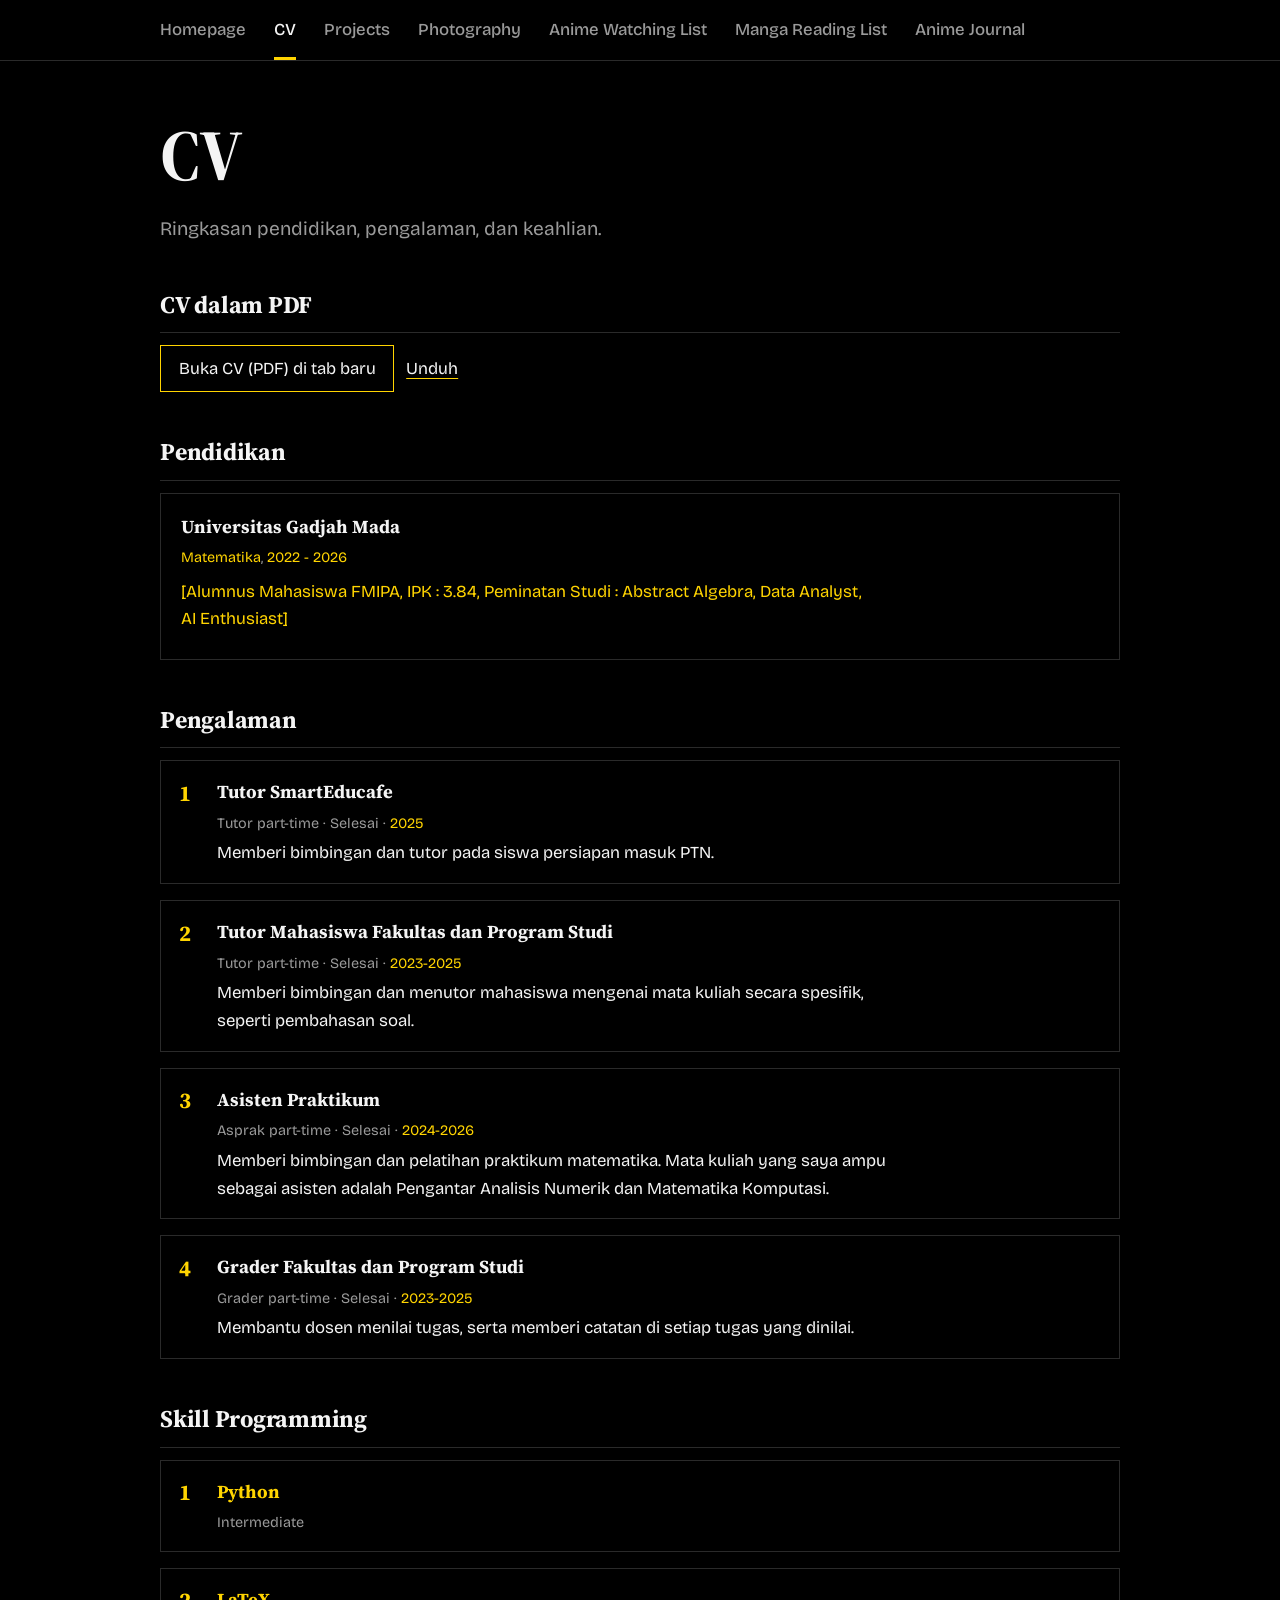
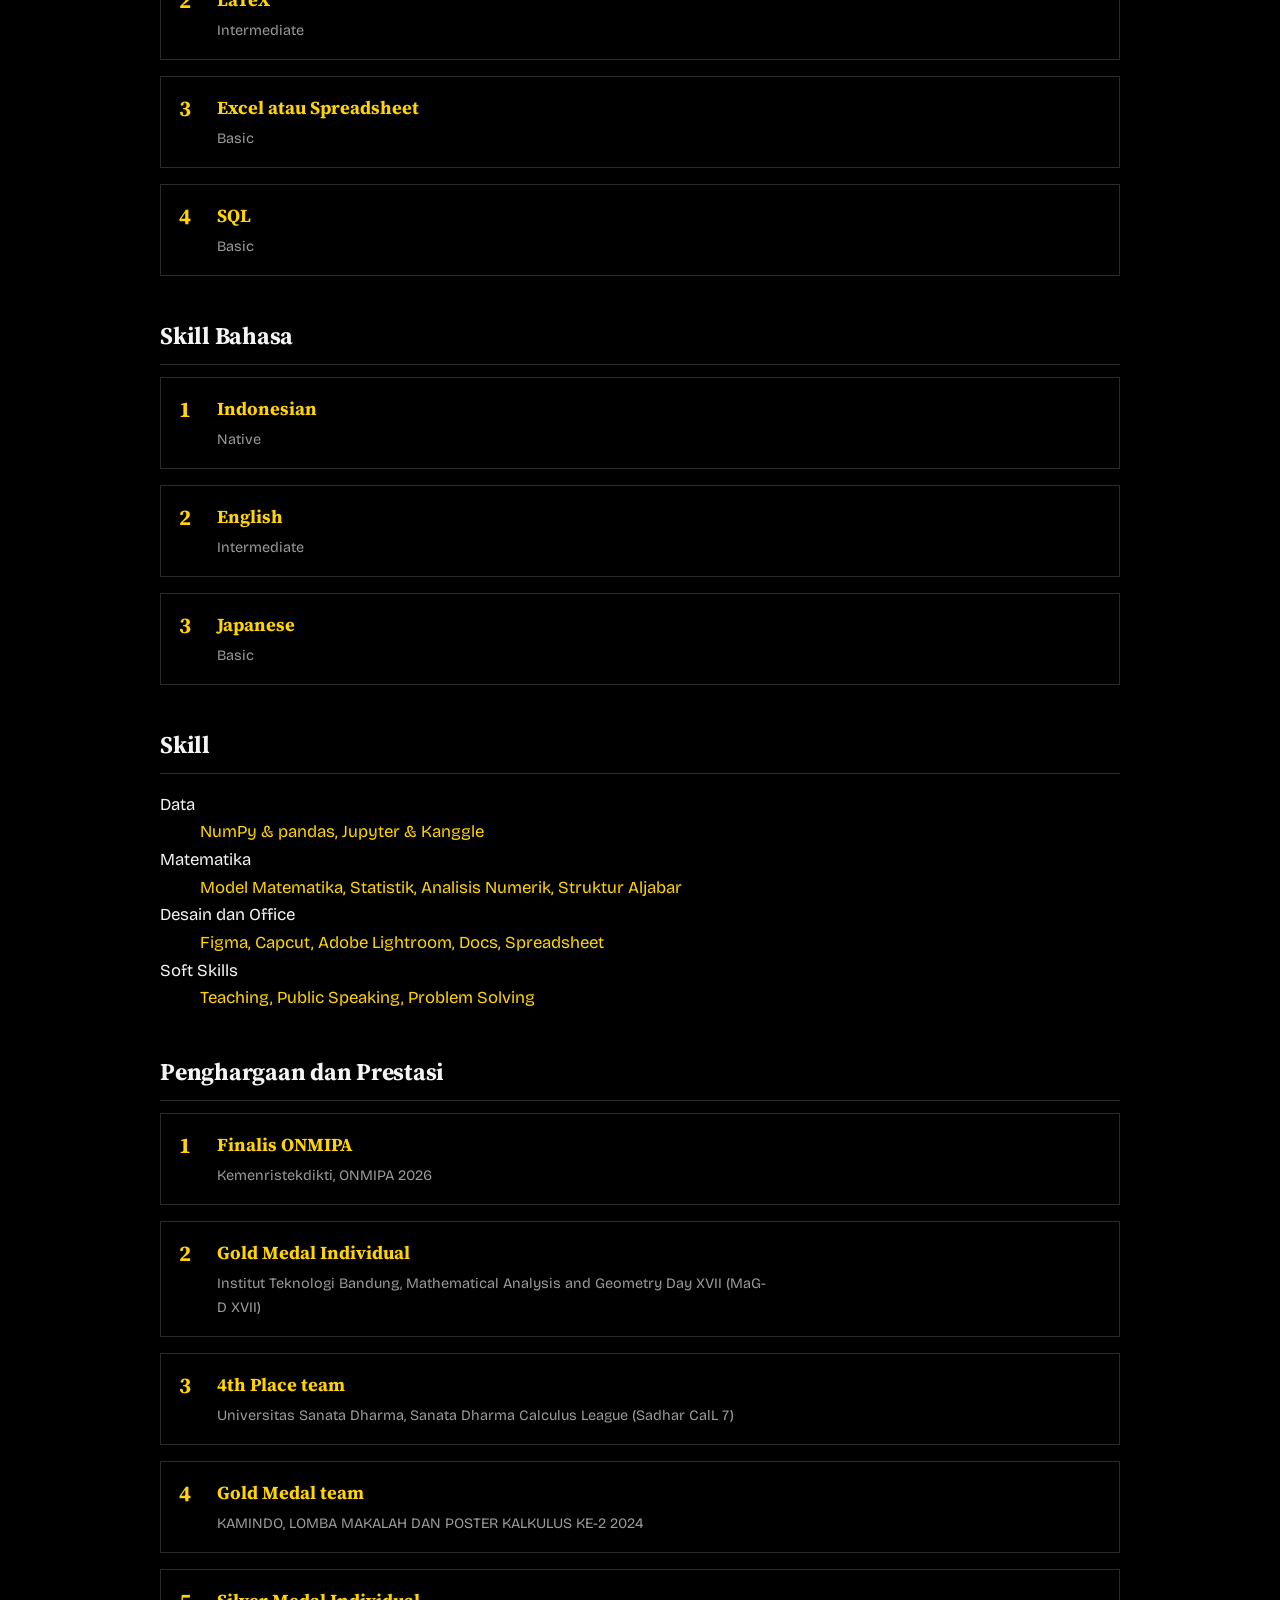
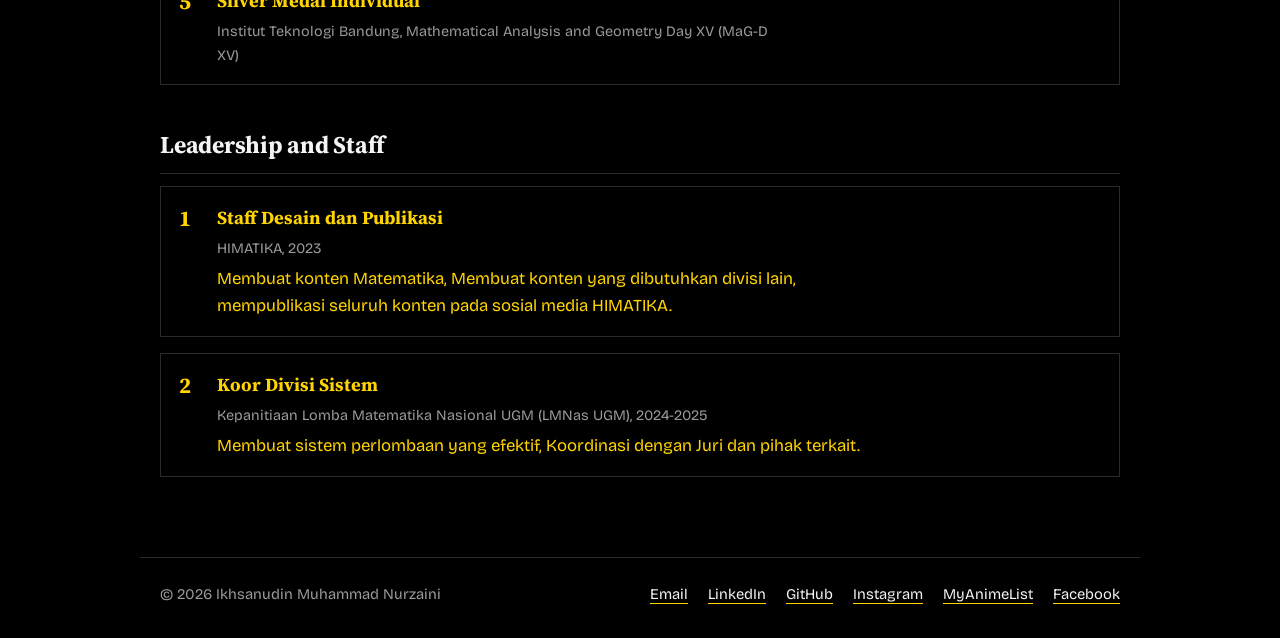
==== commit 84891c9c: "Update index.html" ====
--- a/cv/index.html
+++ b/cv/index.html
@@ -33,9 +33,10 @@
 <h2>Pengalaman</h2>
 <!-- Salin satu blok <li>...</li> untuk menambah item. -->
 <ol class="numlist">
+  <li><h3>Tutor SmartEducafe</h3><p class="meta">Tutor part-time · Selesai · <span class="todo">2025</span></p><p>Memberi bimbingan dan tutor pada siswa persiapan masuk PTN.</p></li>
 <li><h3>Tutor Mahasiswa Fakultas dan Program Studi</h3><p class="meta">Tutor part-time · Selesai · <span class="todo">2023-2025</span></p><p>Memberi bimbingan dan menutor mahasiswa mengenai mata kuliah secara spesifik, seperti pembahasan soal.</p></li>
-<li><h3>Asisten Praktikum</h3><p class="meta">Tutor part-time · Selesai · <span class="todo">2024-2026</span></p><p>Memberi bimbingan dan pelatihan praktikum matematika. Mata kuliah yang saya ampu sebagai asisten adalah Pengantar Analisis Numerik dan Matematika Komputasi.</p></li>
-<li><h3>Grader Fakultas dan Program Studi</h3><p class="meta">Tutor part-time · Selesai · <span class="todo">2023-2025</span></p><p>Membantu dosen menilai tugas, serta memberi catatan di setiap tugas yang dinilai.</p></li>
+<li><h3>Asisten Praktikum</h3><p class="meta">Asprak part-time · Selesai · <span class="todo">2024-2026</span></p><p>Memberi bimbingan dan pelatihan praktikum matematika. Mata kuliah yang saya ampu sebagai asisten adalah Pengantar Analisis Numerik dan Matematika Komputasi.</p></li>
+<li><h3>Grader Fakultas dan Program Studi</h3><p class="meta">Grader part-time · Selesai · <span class="todo">2023-2025</span></p><p>Membantu dosen menilai tugas, serta memberi catatan di setiap tugas yang dinilai.</p></li>
 </ol>
 
 <h2>Skill Programming</h2>
@@ -58,7 +59,7 @@
 <dl class="skills">
 <dt>Data</dt><dd class="todo">NumPy & pandas, Jupyter & Kanggle</dd>
 <dt>Matematika</dt><dd class="todo">Model Matematika, Statistik, Analisis Numerik, Struktur Aljabar</dd>
-<dt>Desain dan Office</dt><dd class="todo">Figma, Capcut, Adobe Illustrator, Docs, Spreadsheet</dd>
+<dt>Desain dan Office</dt><dd class="todo">Figma, Capcut, Adobe Lightroom, Docs, Spreadsheet</dd>
 <dt>Soft Skills</dt><dd class="todo">Teaching, Public Speaking, Problem Solving</dd>
 </dl>
 
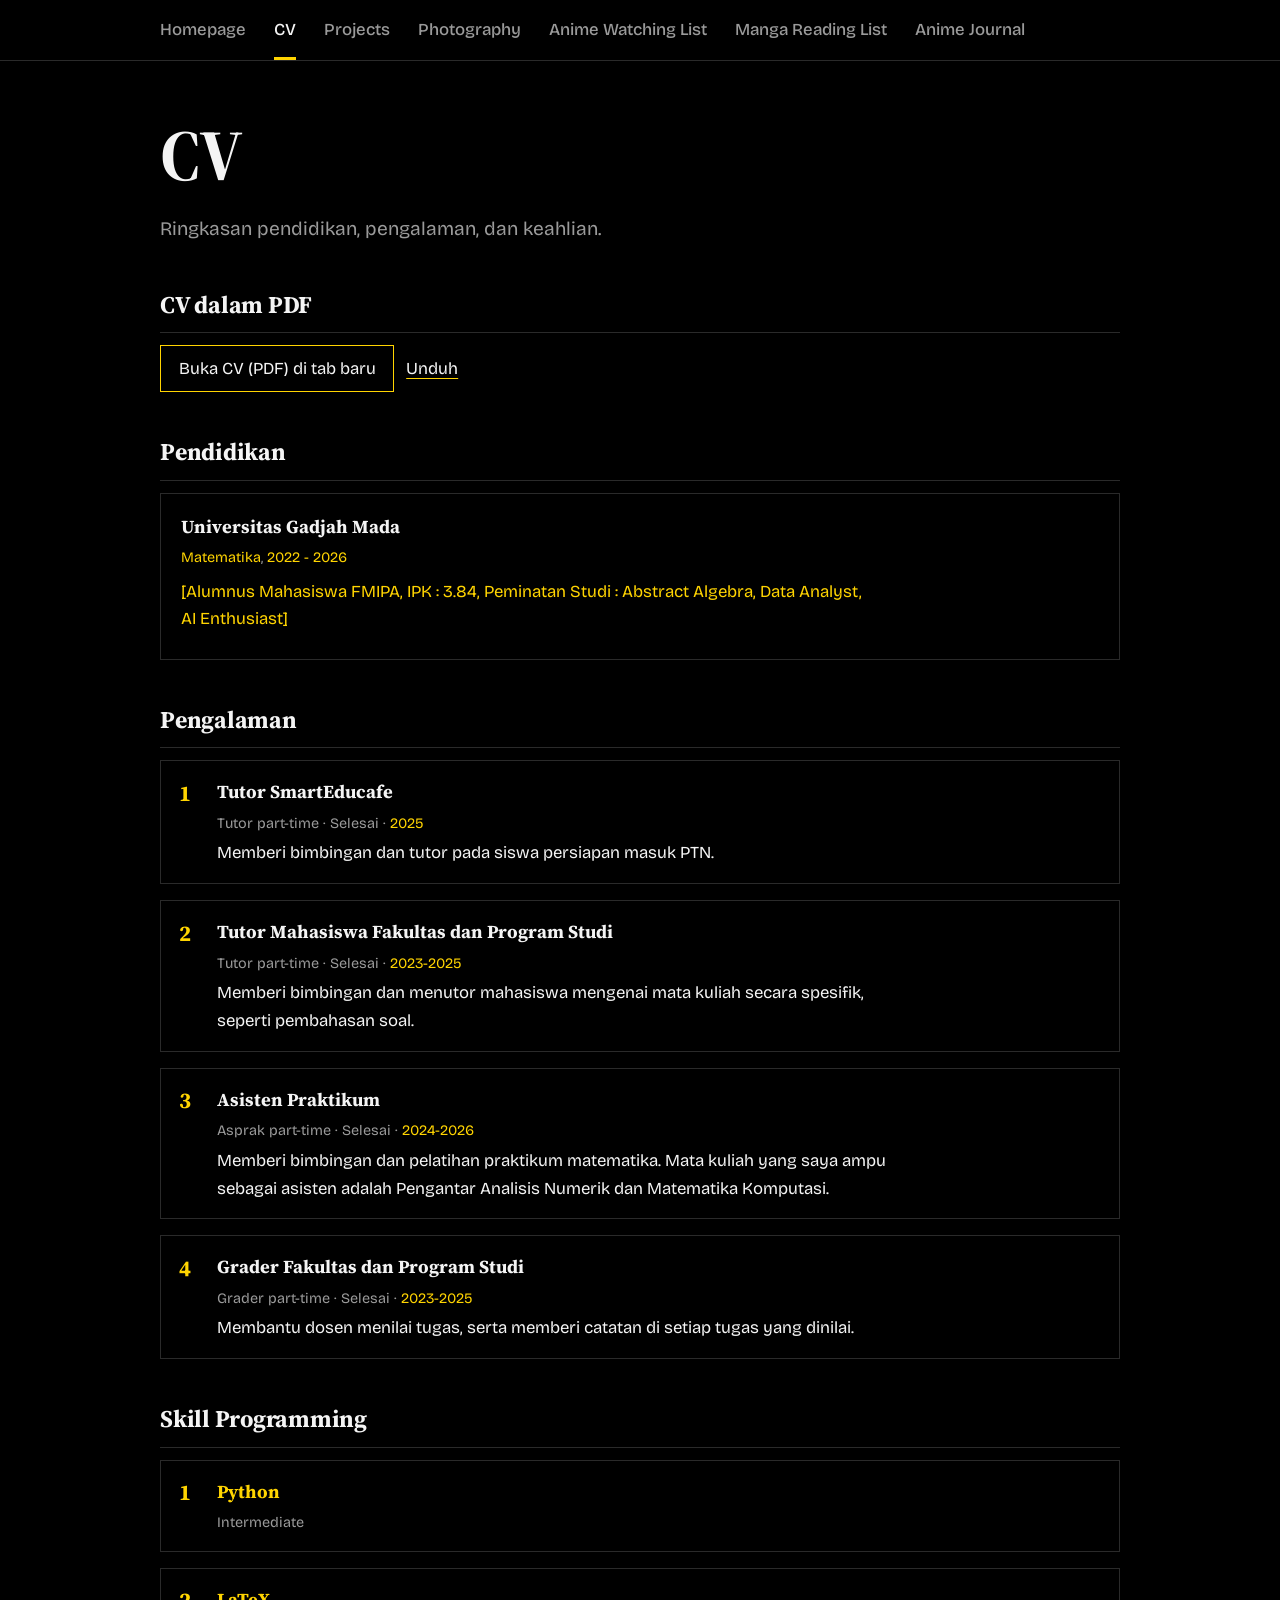
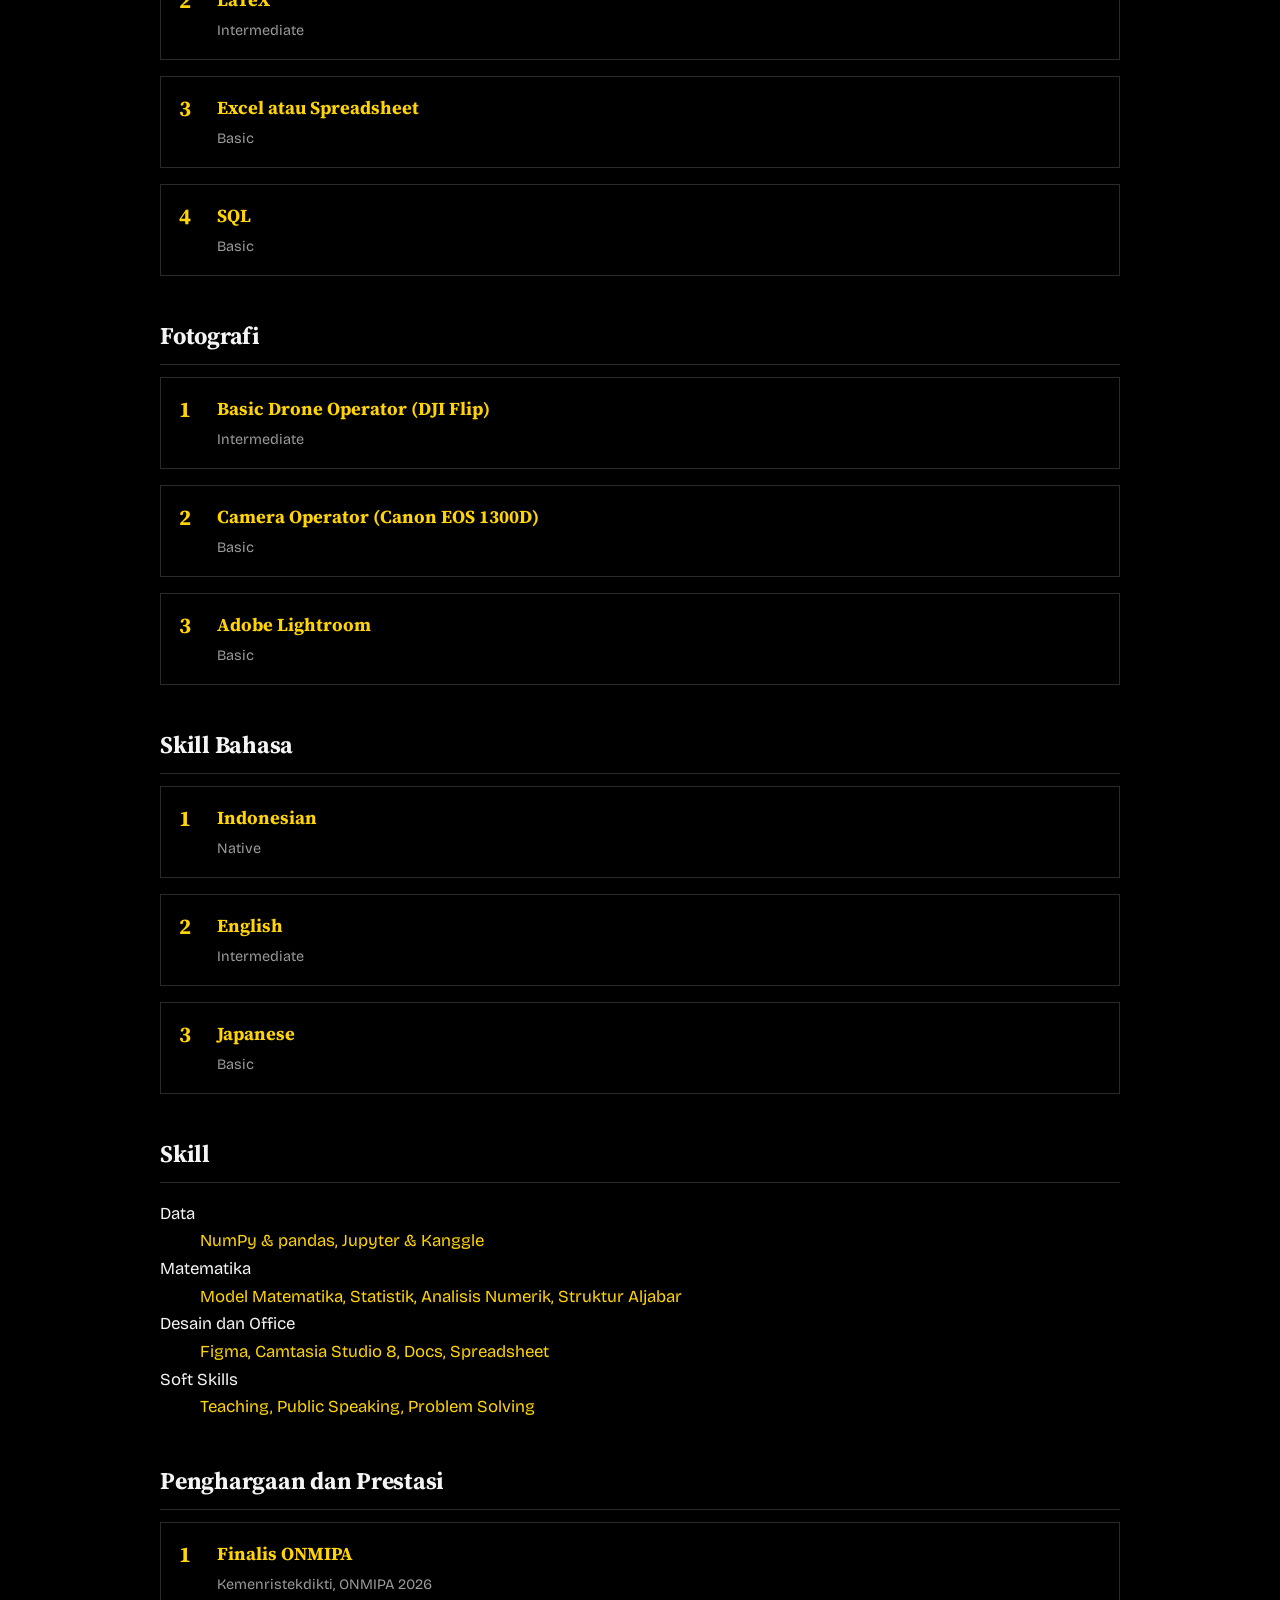
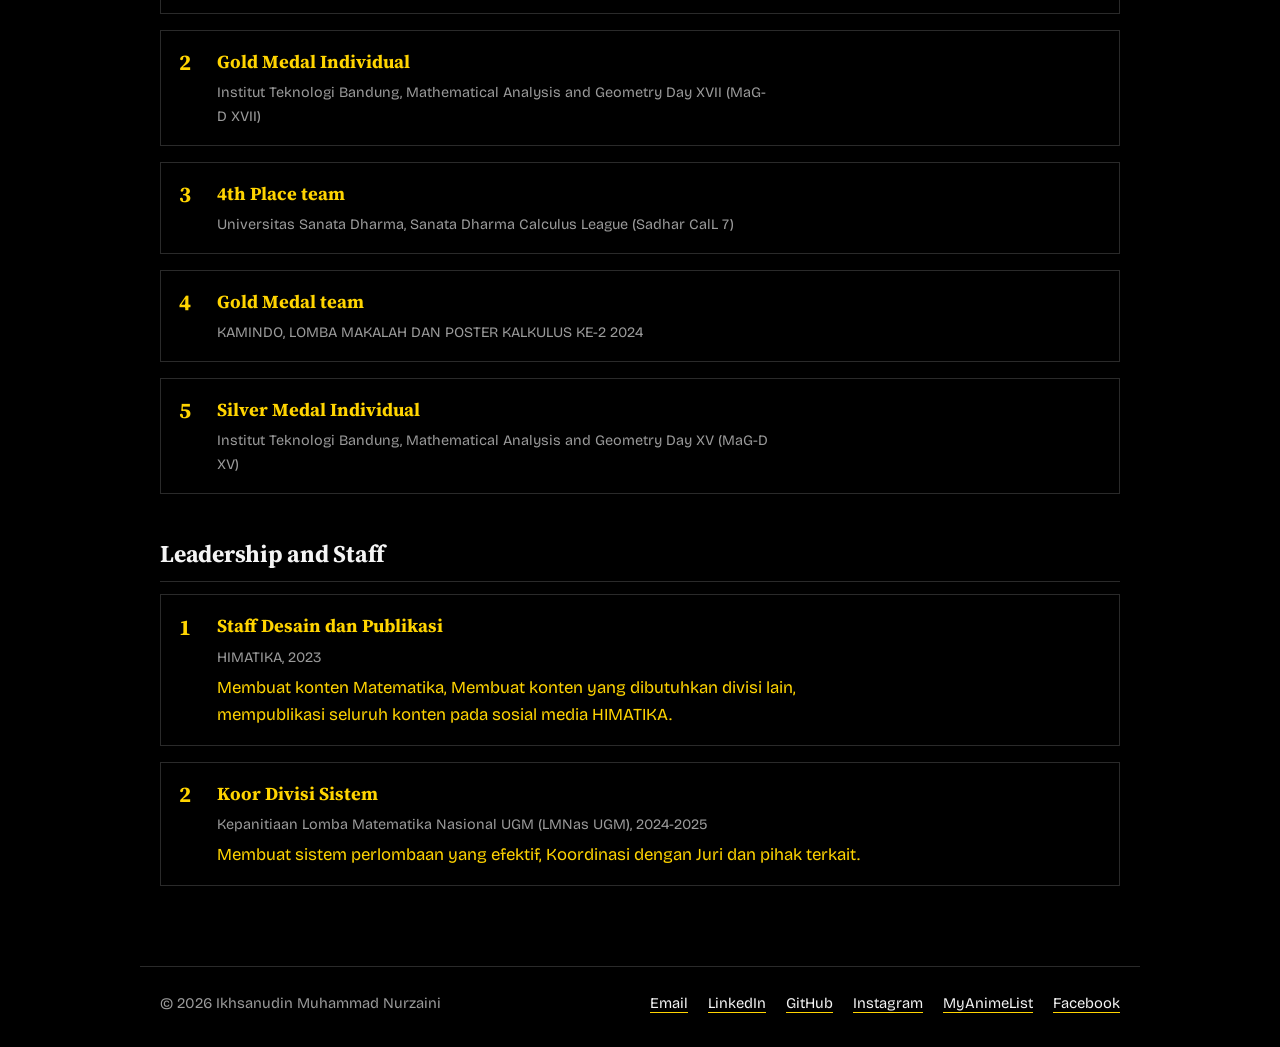
==== commit 13f927a5: "Update index.html" ====
--- a/cv/index.html
+++ b/cv/index.html
@@ -47,6 +47,13 @@
 <li><h3 class="todo">SQL</h3><p class="meta todo">Basic</p></li>
 </ol>
 
+<h2>Fotografi</h2>
+<ol class="numlist">
+<li><h3 class="todo">Basic Drone Operator (DJI Flip)</h3><p class="meta todo">Intermediate</p></li>
+<li><h3 class="todo">Camera Operator (Canon EOS 1300D)</h3><p class="meta todo">Basic</p></li>
+<li><h3 class="todo">Adobe Lightroom</h3><p class="meta todo">Basic</p></li>
+</ol>
+
 <h2>Skill Bahasa</h2>
 <ol class="numlist">
 <li><h3 class="todo">Indonesian</h3><p class="meta todo">Native</p></li>
@@ -59,7 +66,7 @@
 <dl class="skills">
 <dt>Data</dt><dd class="todo">NumPy & pandas, Jupyter & Kanggle</dd>
 <dt>Matematika</dt><dd class="todo">Model Matematika, Statistik, Analisis Numerik, Struktur Aljabar</dd>
-<dt>Desain dan Office</dt><dd class="todo">Figma, Capcut, Adobe Lightroom, Docs, Spreadsheet</dd>
+<dt>Desain dan Office</dt><dd class="todo">Figma, Camtasia Studio 8, Docs, Spreadsheet</dd>
 <dt>Soft Skills</dt><dd class="todo">Teaching, Public Speaking, Problem Solving</dd>
 </dl>
 
